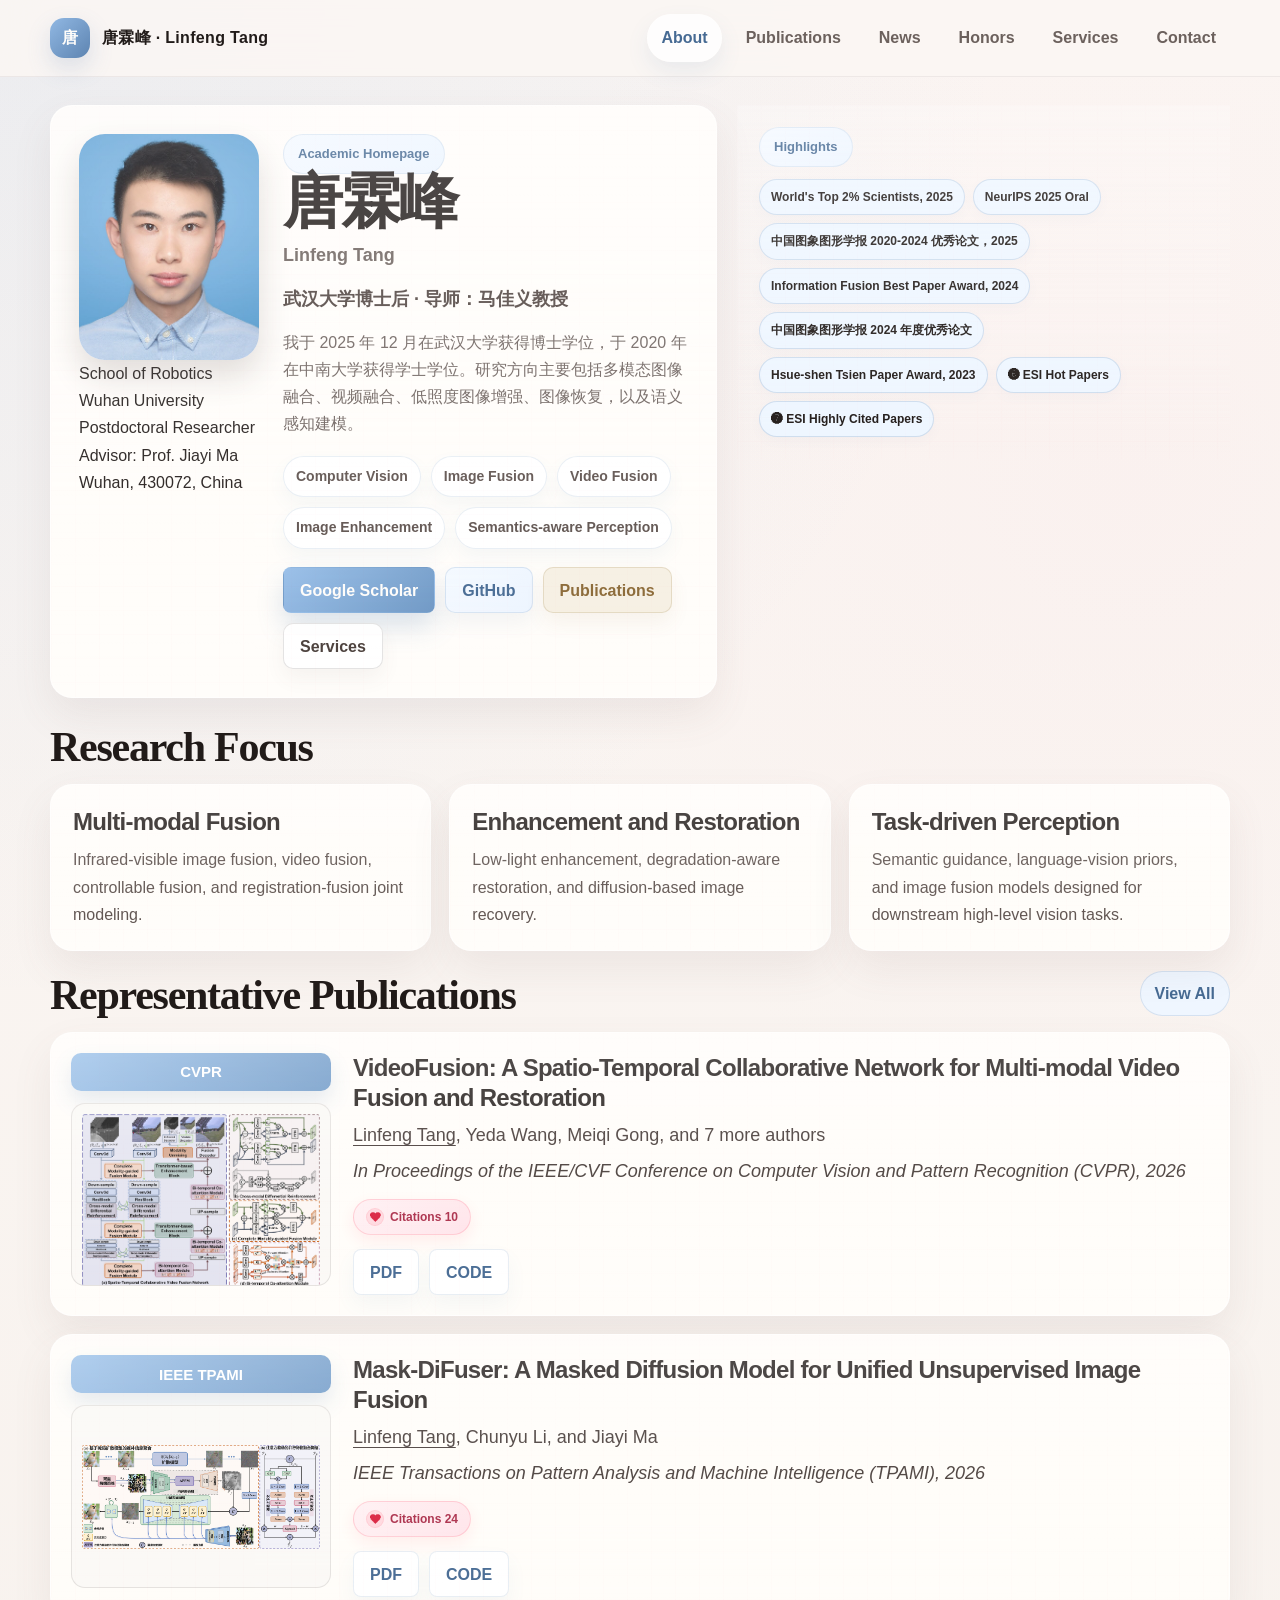
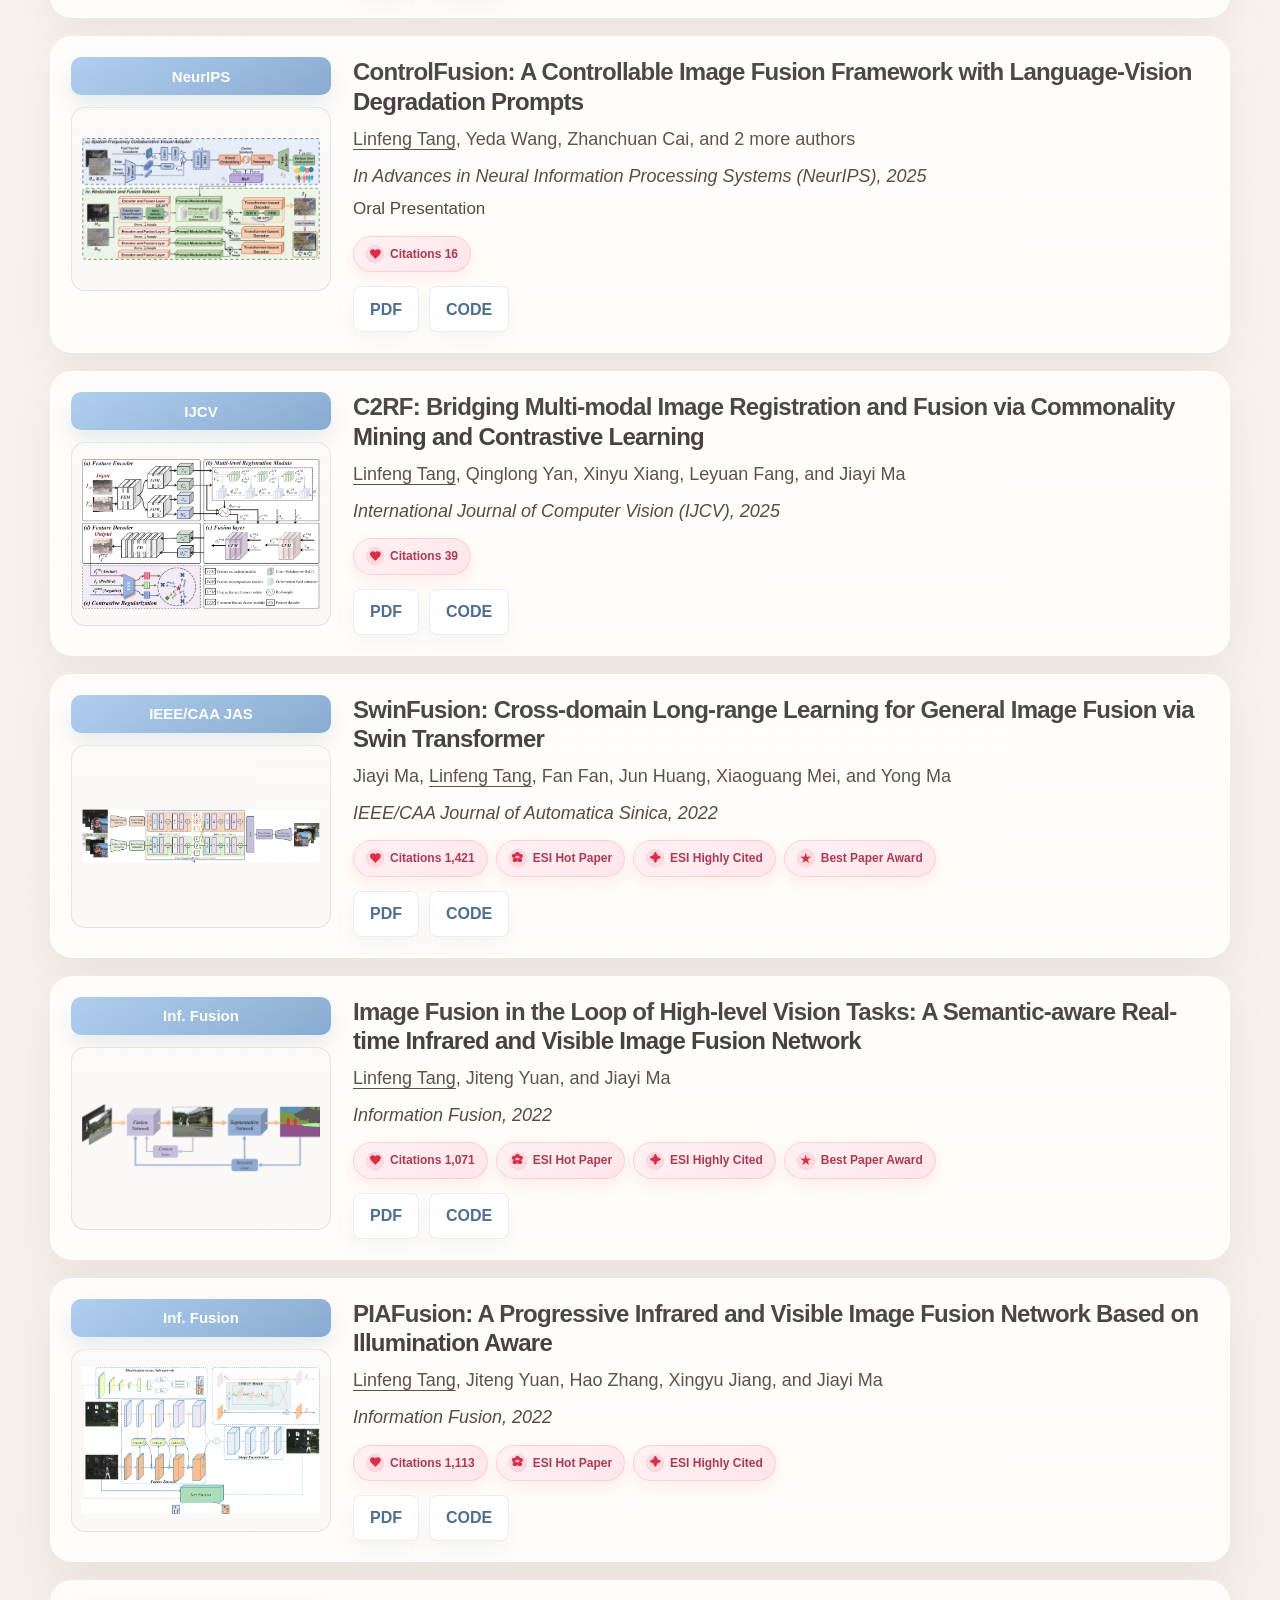
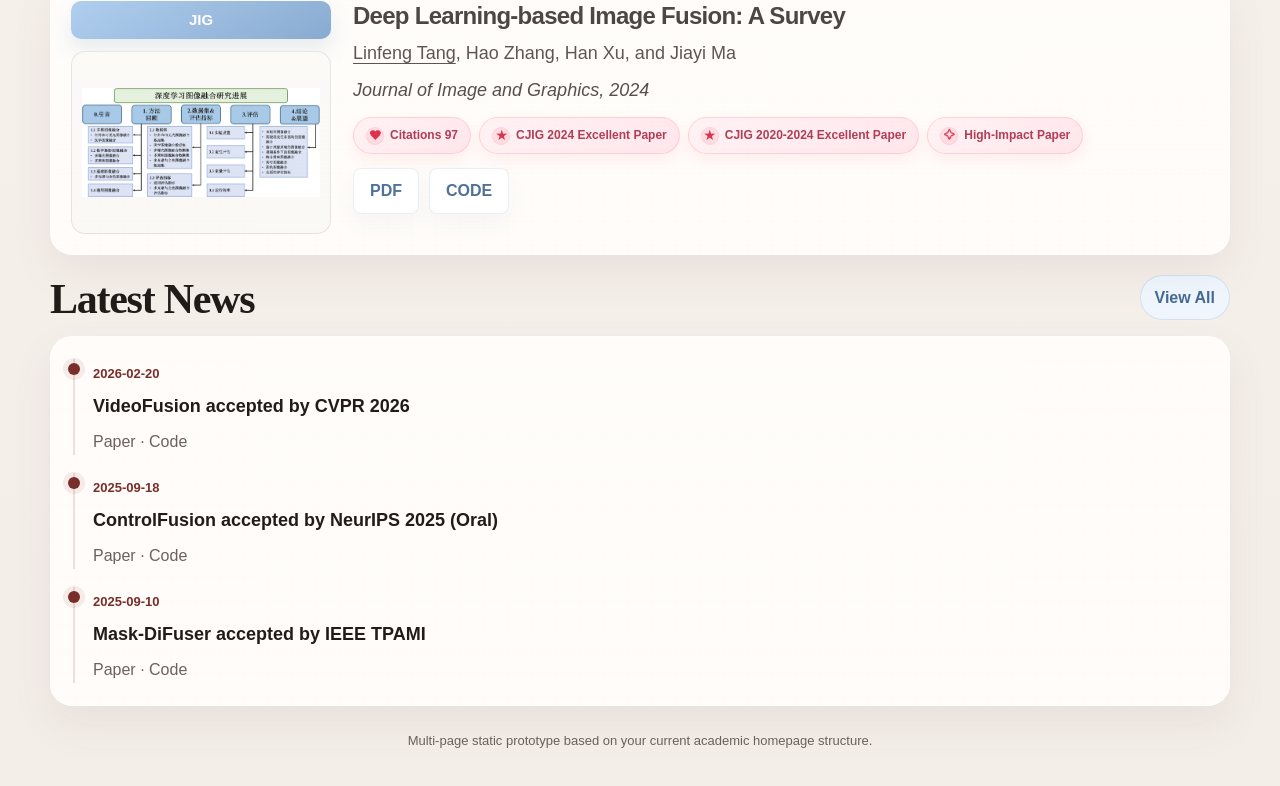
==== index.html @ 36daf9da "Add files via upload" ====
﻿<!doctype html>
<html lang="zh-CN">
<head>
  <meta charset="utf-8">
  <meta name="viewport" content="width=device-width, initial-scale=1">
  <title>唐霖峰 | Academic Homepage</title>
  <meta name="description" content="唐霖峰个人学术主页。">
  <link rel="stylesheet" href="./styles.css">
</head>
<body>
  <header class="topbar">
    <div class="wrap topbar-inner">
      <a class="brand" href="./index.html">
        <span class="brand-mark">唐</span>
        <span>唐霖峰 · Linfeng Tang</span>
      </a>
      <nav class="nav">
        <a class="current" href="./index.html">About</a>
        <a href="./publications.html">Publications</a>
        <a href="./news.html">News</a>
        <a href="./honors.html">Honors</a>
        <a href="./services.html">Services</a>
        <a href="./contact.html">Contact</a>
      </nav>
    </div>
  </header>

  <main class="wrap">
    <section class="page-hero hero-home">
      <article class="hero-main hero-card">
        <div class="portrait-column">
          <img class="portrait" src="./assets/img/prof_pic_color.png" alt="唐霖峰照片">
          <div class="portrait-affiliation">
            <a href="https://robotics.whu.edu.cn/" target="_blank" rel="noreferrer">School of Robotics</a>
            <a href="https://www.whu.edu.cn/" target="_blank" rel="noreferrer">Wuhan University</a>
            <span>Postdoctoral Researcher</span>
            <span>Advisor: Prof. Jiayi Ma</span>
            <span>Wuhan, 430072, China</span>
          </div>
        </div>
        <div>
          <span class="eyebrow">Academic Homepage</span>
          <h1>唐霖峰</h1>
          <div class="en-name">Linfeng Tang</div>
          <div class="subtitle">武汉大学博士后 · 导师：马佳义教授</div>
          <p class="summary">我于 2025 年 12 月在武汉大学获得博士学位，于 2020 年在中南大学获得学士学位。研究方向主要包括多模态图像融合、视频融合、低照度图像增强、图像恢复，以及语义感知建模。</p>
          <div class="chips">
            <span class="chip">Computer Vision</span>
            <span class="chip">Image Fusion</span>
            <span class="chip">Video Fusion</span>
            <span class="chip">Image Enhancement</span>
            <span class="chip">Semantics-aware Perception</span>
          </div>
          <div class="actions">
            <a class="btn" href="https://scholar.google.com/citations?user=PyRqpAsAAAAJ&hl=zh-CN" target="_blank" rel="noreferrer">Google Scholar</a>
            <a class="btn-blue" href="https://github.com/Linfeng-Tang" target="_blank" rel="noreferrer">GitHub</a>
            <a class="btn-gold" href="./publications.html">Publications</a>
            <a class="btn-neutral" href="./services.html">Services</a>
          </div>
        </div>
      </article>

      <div class="side-stack">
        <aside class="info-card">
          <span class="eyebrow">Highlights</span>
          <div class="compact-badges">
            <span>World's Top 2% Scientists, 2025</span>
            <span>NeurIPS 2025 Oral</span>
            <span>中国图象图形学报 2020-2024 优秀论文，2025</span>
            <span>Information Fusion Best Paper Award, 2024</span>
            <span>中国图象图形学报 2024 年度优秀论文</span>
            <span>Hsue-shen Tsien Paper Award, 2023</span>
            <span>❻ ESI Hot Papers</span>
            <span>❼ ESI Highly Cited Papers</span>
          </div>
        </aside>
      </div>
    </section>

    <section class="section">
      <div class="section-head">
        <h2>Research Focus</h2>
      </div>
      <div class="focus-grid">
        <article class="card">
          <h3>Multi-modal Fusion</h3>
          <p>Infrared-visible image fusion, video fusion, controllable fusion, and registration-fusion joint modeling.</p>
        </article>
        <article class="card">
          <h3>Enhancement and Restoration</h3>
          <p>Low-light enhancement, degradation-aware restoration, and diffusion-based image recovery.</p>
        </article>
        <article class="card">
          <h3>Task-driven Perception</h3>
          <p>Semantic guidance, language-vision priors, and image fusion models designed for downstream high-level vision tasks.</p>
        </article>
      </div>
    </section>

    <section class="section">
      <div class="section-head">
        <h2>Representative Publications</h2>
        <a class="section-link" href="./publications.html">View All</a>
      </div>
      <div class="publication-list">
        <article class="pub-item">
          <div class="pub-media">
            <div class="venue-badge">CVPR</div>
            <a class="pub-thumb" href="./publications.html#videofusion"><img src="./assets/img/publication_preview/VideoFusion.jpg" alt="VideoFusion"></a>
          </div>
          <div>
            <h3><a href="./publications.html#videofusion">VideoFusion: A Spatio-Temporal Collaborative Network for Multi-modal Video Fusion and Restoration</a></h3>
            <div class="pub-authors"><span class="me">Linfeng Tang</span>, Yeda Wang, Meiqi Gong, and 7 more authors</div>
            <div class="pub-venue">In Proceedings of the IEEE/CVF Conference on Computer Vision and Pattern Recognition (CVPR), 2026</div>
            <div class="pub-highlights"><span class="badge-citation">Citations 10</span></div>
            <div class="pub-actions">
              <a class="paper-btn" href="https://arxiv.org/abs/2503.23359" target="_blank" rel="noreferrer">PDF</a>
              <a class="paper-btn" href="https://github.com/Linfeng-Tang/VideoFusion" target="_blank" rel="noreferrer">CODE</a>
            </div>
          </div>
        </article>

        <article class="pub-item">
          <div class="pub-media">
            <div class="venue-badge">IEEE TPAMI</div>
            <a class="pub-thumb" href="./publications.html#mask-difuser"><img src="./assets/img/publication_preview/Mask-DiFuser.jpg" alt="Mask-DiFuser"></a>
          </div>
          <div>
            <h3><a href="./publications.html#mask-difuser">Mask-DiFuser: A Masked Diffusion Model for Unified Unsupervised Image Fusion</a></h3>
            <div class="pub-authors"><span class="me">Linfeng Tang</span>, Chunyu Li, and Jiayi Ma</div>
            <div class="pub-venue">IEEE Transactions on Pattern Analysis and Machine Intelligence (TPAMI), 2026</div>
            <div class="pub-highlights"><span class="badge-citation">Citations 24</span></div>
            <div class="pub-actions">
              <a class="paper-btn" href="https://ieeexplore.ieee.org/document/11162636" target="_blank" rel="noreferrer">PDF</a>
              <a class="paper-btn" href="https://github.com/Linfeng-Tang/Mask-DiFuser" target="_blank" rel="noreferrer">CODE</a>
            </div>
          </div>
        </article>

        <article class="pub-item">
          <div class="pub-media">
            <div class="venue-badge">NeurIPS</div>
            <a class="pub-thumb" href="./publications.html#controlfusion"><img src="./assets/img/publication_preview/ControlFusion.jpg" alt="ControlFusion"></a>
          </div>
          <div>
            <h3><a href="./publications.html#controlfusion">ControlFusion: A Controllable Image Fusion Framework with Language-Vision Degradation Prompts</a></h3>
            <div class="pub-authors"><span class="me">Linfeng Tang</span>, Yeda Wang, Zhanchuan Cai, and 2 more authors</div>
            <div class="pub-venue">In Advances in Neural Information Processing Systems (NeurIPS), 2025</div>
            <div class="pub-note">Oral Presentation</div>
            <div class="pub-highlights"><span class="badge-citation">Citations 16</span></div>
            <div class="pub-actions">
              <a class="paper-btn" href="https://arxiv.org/pdf/2503.23356" target="_blank" rel="noreferrer">PDF</a>
              <a class="paper-btn" href="https://github.com/Linfeng-Tang/ControlFusion" target="_blank" rel="noreferrer">CODE</a>
            </div>
          </div>
        </article>

        <article class="pub-item">
          <div class="pub-media">
            <div class="venue-badge">IJCV</div>
            <a class="pub-thumb" href="./publications.html#c2rf"><img src="./assets/img/publication_preview/C2RF.jpg" alt="C2RF"></a>
          </div>
          <div>
            <h3><a href="./publications.html#c2rf">C2RF: Bridging Multi-modal Image Registration and Fusion via Commonality Mining and Contrastive Learning</a></h3>
            <div class="pub-authors"><span class="me">Linfeng Tang</span>, Qinglong Yan, Xinyu Xiang, Leyuan Fang, and Jiayi Ma</div>
            <div class="pub-venue">International Journal of Computer Vision (IJCV), 2025</div>
            <div class="pub-highlights"><span class="badge-citation">Citations 39</span></div>
            <div class="pub-actions">
              <a class="paper-btn" href="https://link.springer.com/article/10.1007/s11263-025-02427-1" target="_blank" rel="noreferrer">PDF</a>
              <a class="paper-btn" href="https://github.com/Linfeng-Tang/C2RF" target="_blank" rel="noreferrer">CODE</a>
            </div>
          </div>
        </article>

        <article class="pub-item">
          <div class="pub-media">
            <div class="venue-badge">IEEE/CAA JAS</div>
            <a class="pub-thumb" href="./publications.html#swinfusion"><img src="./assets/img/publication_preview/SwinFusion.jpg" alt="SwinFusion"></a>
          </div>
          <div>
            <h3><a href="./publications.html#swinfusion">SwinFusion: Cross-domain Long-range Learning for General Image Fusion via Swin Transformer</a></h3>
            <div class="pub-authors">Jiayi Ma, <span class="me">Linfeng Tang</span>, Fan Fan, Jun Huang, Xiaoguang Mei, and Yong Ma</div>
            <div class="pub-venue">IEEE/CAA Journal of Automatica Sinica, 2022</div>
            <div class="pub-highlights">
              <span class="badge-citation">Citations 1,421</span>
              <span class="badge-hot">ESI Hot Paper</span>
              <span class="badge-cited">ESI Highly Cited</span>
              <span class="badge-award">Best Paper Award</span>
            </div>
            <div class="pub-actions">
              <a class="paper-btn" href="https://ieeexplore.ieee.org/document/9812535" target="_blank" rel="noreferrer">PDF</a>
              <a class="paper-btn" href="https://github.com/Linfeng-Tang/SwinFusion" target="_blank" rel="noreferrer">CODE</a>
            </div>
          </div>
        </article>

        <article class="pub-item">
          <div class="pub-media">
            <div class="venue-badge">Inf. Fusion</div>
            <a class="pub-thumb" href="./publications.html#seafusion"><img src="./assets/img/publication_preview/SeAFusion.jpg" alt="SeAFusion"></a>
          </div>
          <div>
            <h3><a href="./publications.html#seafusion">Image Fusion in the Loop of High-level Vision Tasks: A Semantic-aware Real-time Infrared and Visible Image Fusion Network</a></h3>
            <div class="pub-authors"><span class="me">Linfeng Tang</span>, Jiteng Yuan, and Jiayi Ma</div>
            <div class="pub-venue">Information Fusion, 2022</div>
            <div class="pub-highlights">
              <span class="badge-citation">Citations 1,071</span>
              <span class="badge-hot">ESI Hot Paper</span>
              <span class="badge-cited">ESI Highly Cited</span>
              <span class="badge-award">Best Paper Award</span>
            </div>
            <div class="pub-actions">
              <a class="paper-btn" href="https://www.sciencedirect.com/science/article/pii/S1566253521002542" target="_blank" rel="noreferrer">PDF</a>
              <a class="paper-btn" href="https://github.com/Linfeng-Tang/SeAFusion" target="_blank" rel="noreferrer">CODE</a>
            </div>
          </div>
        </article>

        <article class="pub-item">
          <div class="pub-media">
            <div class="venue-badge">Inf. Fusion</div>
            <a class="pub-thumb" href="./publications.html#piafusion"><img src="./assets/img/publication_preview/PIAFusion.jpg" alt="PIAFusion"></a>
          </div>
          <div>
            <h3><a href="./publications.html#piafusion">PIAFusion: A Progressive Infrared and Visible Image Fusion Network Based on Illumination Aware</a></h3>
            <div class="pub-authors"><span class="me">Linfeng Tang</span>, Jiteng Yuan, Hao Zhang, Xingyu Jiang, and Jiayi Ma</div>
            <div class="pub-venue">Information Fusion, 2022</div>
            <div class="pub-highlights">
              <span class="badge-citation">Citations 1,113</span>
              <span class="badge-hot">ESI Hot Paper</span>
              <span class="badge-cited">ESI Highly Cited</span>
            </div>
            <div class="pub-actions">
              <a class="paper-btn" href="https://www.sciencedirect.com/science/article/pii/S156625352200032X" target="_blank" rel="noreferrer">PDF</a>
              <a class="paper-btn" href="https://github.com/Linfeng-Tang/PIAFusion" target="_blank" rel="noreferrer">CODE</a>
            </div>
          </div>
        </article>

        <article class="pub-item">
          <div class="pub-media">
            <div class="venue-badge">JIG</div>
            <a class="pub-thumb" href="./publications.html#survey"><img src="./assets/img/publication_preview/Survey.jpg" alt="Survey"></a>
          </div>
          <div>
            <h3><a href="./publications.html#survey">Deep Learning-based Image Fusion: A Survey</a></h3>
            <div class="pub-authors"><span class="me">Linfeng Tang</span>, Hao Zhang, Han Xu, and Jiayi Ma</div>
            <div class="pub-venue">Journal of Image and Graphics, 2024</div>
            <div class="pub-highlights">
              <span class="badge-citation">Citations 97</span>
              <span class="badge-award">CJIG 2024 Excellent Paper</span>
              <span class="badge-award">CJIG 2020-2024 Excellent Paper</span>
              <span class="badge-note">High-Impact Paper</span>
            </div>
            <div class="pub-actions">
              <a class="paper-btn" href="https://txtx.publish.founderss.cn/zh/article/doi/10.11834/jig.220422" target="_blank" rel="noreferrer">PDF</a>
              <a class="paper-btn" href="https://github.com/Linfeng-Tang/Image-Fusion" target="_blank" rel="noreferrer">CODE</a>
            </div>
          </div>
        </article>
      </div>
    </section>

    <section class="section">
      <div class="section-head">
        <h2>Latest News</h2>
        <a class="section-link" href="./news.html">View All</a>
      </div>
      <div class="timeline-card">
        <div class="timeline-list">
          <div class="timeline-item">
            <span>2026-02-20</span>
            <strong>VideoFusion accepted by CVPR 2026</strong>
            <p><a href="https://arxiv.org/abs/2503.23359" target="_blank" rel="noreferrer">Paper</a> · <a href="https://github.com/Linfeng-Tang/VideoFusion" target="_blank" rel="noreferrer">Code</a></p>
          </div>
          <div class="timeline-item">
            <span>2025-09-18</span>
            <strong>ControlFusion accepted by NeurIPS 2025 (Oral)</strong>
            <p><a href="https://arxiv.org/pdf/2503.23356" target="_blank" rel="noreferrer">Paper</a> · <a href="https://github.com/Linfeng-Tang/ControlFusion" target="_blank" rel="noreferrer">Code</a></p>
          </div>
          <div class="timeline-item">
            <span>2025-09-10</span>
            <strong>Mask-DiFuser accepted by IEEE TPAMI</strong>
            <p><a href="https://ieeexplore.ieee.org/document/11162636" target="_blank" rel="noreferrer">Paper</a> · <a href="https://github.com/Linfeng-Tang/Mask-DiFuser" target="_blank" rel="noreferrer">Code</a></p>
          </div>
        </div>
      </div>
    </section>

    <div class="footer">Multi-page static prototype based on your current academic homepage structure.</div>
  </main>
</body>
</html>
---- styles.css ----
:root {
  --bg: #f5f2ee;
  --paper: #fffdfa;
  --card: rgba(255, 253, 250, 0.94);
  --ink: #211b19;
  --muted: #6c615d;
  --line: rgba(33, 27, 25, 0.1);
  --accent: #7a2e2a;
  --accent-2: #1677d8;
  --accent-soft: #efe1dd;
  --rednote: #ff2442;
  --rednote-deep: #d91c3a;
  --rednote-soft: #ffe7ec;
  --rednote-line: rgba(255, 36, 66, 0.16);
  --blue-soft: #eef6ff;
  --blue-line: rgba(90, 132, 182, 0.18);
  --blue-deep: #5d84b1;
  --blue-deeper: #466a93;
  --gold-soft: #f6f0e3;
  --gold-line: rgba(146, 109, 47, 0.18);
  --gold-deep: #8a6835;
  --ink-soft: #f4f0eb;
  --shadow: 0 18px 40px rgba(107, 92, 86, 0.09);
  --radius: 22px;
  --max: 1180px;
}

* { box-sizing: border-box; }
html { scroll-behavior: smooth; }
body {
  margin: 0;
  color: var(--ink);
  font: 16px/1.7 "Segoe UI", "PingFang SC", "Microsoft YaHei", sans-serif;
  background:
    radial-gradient(circle at top left, rgba(126, 167, 214, 0.12), transparent 24%),
    radial-gradient(circle at 88% 12%, rgba(255, 194, 207, 0.08), transparent 18%),
    linear-gradient(180deg, #fbf6f3 0%, #f4eee8 100%);
}

a {
  color: inherit;
  text-decoration: none;
  transition: color 160ms ease, background-color 160ms ease, border-color 160ms ease, box-shadow 160ms ease, transform 160ms ease;
}
img { display: block; max-width: 100%; }

.wrap { width: min(var(--max), calc(100% - 32px)); margin: 0 auto; }

.topbar {
  position: sticky;
  top: 0;
  z-index: 20;
  backdrop-filter: blur(18px);
  background: rgba(251, 246, 243, 0.88);
  border-bottom: 1px solid rgba(33, 27, 25, 0.06);
}

.topbar-inner {
  min-height: 76px;
  display: flex;
  justify-content: space-between;
  align-items: center;
  gap: 16px;
}

.brand {
  display: flex;
  align-items: center;
  gap: 12px;
  font-weight: 800;
  letter-spacing: 0.02em;
}

.brand-mark {
  width: 40px;
  height: 40px;
  border-radius: 14px;
  display: grid;
  place-items: center;
  color: #fffdfa;
  background: linear-gradient(135deg, #91b8e3, var(--blue-deep));
  box-shadow: 0 10px 24px rgba(93, 132, 177, 0.2);
}

.nav {
  display: flex;
  flex-wrap: wrap;
  gap: 10px;
}

.nav a {
  padding: 10px 14px;
  border-radius: 999px;
  color: var(--muted);
  font-weight: 700;
}

.nav a:hover,
.nav a.current {
  color: var(--blue-deeper);
  background: rgba(255, 255, 255, 0.86);
  box-shadow: 0 10px 22px rgba(93, 132, 177, 0.1);
}

.page-hero {
  padding: 28px 0 14px;
}

.hero-card,
.card,
.pub-item,
.list-card,
.contact-card,
.timeline-card {
  background: var(--card);
  border: 1px solid rgba(255, 255, 255, 0.72);
  box-shadow: var(--shadow);
  border-radius: var(--radius);
}

.hero-card,
.card,
.list-card,
.contact-card,
.timeline-card,
.pub-item,
.info-card {
  position: relative;
  overflow: hidden;
}

.hero-card::before,
.card::before,
.list-card::before,
.contact-card::before,
.timeline-card::before,
.pub-item::before,
.info-card::before {
  content: "";
  position: absolute;
  inset: 0;
  pointer-events: none;
  background:
    linear-gradient(rgba(255, 255, 255, 0.5), rgba(255, 255, 255, 0)),
    linear-gradient(90deg, rgba(255, 36, 66, 0.02) 1px, transparent 1px),
    linear-gradient(rgba(255, 36, 66, 0.02) 1px, transparent 1px);
  background-size: auto, 24px 24px, 24px 24px;
  opacity: 0.45;
 }

.hero-card {
  padding: 28px;
}

h1,
h2,
h3 {
  margin: 0;
  letter-spacing: -0.03em;
}

h1 {
  font: 700 clamp(38px, 6vw, 60px)/0.96 "Georgia", "Times New Roman", "Songti SC", serif;
}

h2 {
  font: 700 clamp(28px, 4vw, 42px)/1 "Georgia", "Times New Roman", "Songti SC", serif;
}

h3 {
  font-size: 24px;
  line-height: 1.22;
}

.hero-card p,
.section-head p,
.muted {
  color: var(--muted);
}

.section {
  padding: 14px 0 6px;
}

.section-head {
  display: flex;
  justify-content: space-between;
  align-items: end;
  gap: 16px;
  margin-bottom: 16px;
}

.section-link {
  color: var(--blue-deeper);
  font-weight: 800;
  padding: 8px 14px;
  border-radius: 999px;
  background: rgba(239, 246, 255, 0.95);
  border: 1px solid rgba(93, 132, 177, 0.18);
}

.section-link:hover {
  color: #fffdfa;
  background: linear-gradient(135deg, #8fb6e0, var(--blue-deep));
  border-color: transparent;
  box-shadow: 0 10px 22px rgba(93, 132, 177, 0.18);
}

.eyebrow {
  display: inline-flex;
  padding: 8px 14px;
  border-radius: 999px;
  background: linear-gradient(135deg, #f4f9ff, #edf5ff);
  color: var(--blue-deeper);
  font-size: 13px;
  font-weight: 800;
  border: 1px solid rgba(93, 132, 177, 0.14);
}

.hero-home {
  display: grid;
  grid-template-columns: 1.15fr 0.85fr;
  gap: 20px;
  align-items: start;
}

.hero-main {
  padding: 28px;
  display: grid;
  grid-template-columns: 180px 1fr;
  gap: 24px;
}

.portrait {
  width: 180px;
  height: 226px;
  border-radius: 26px;
  object-fit: cover;
  box-shadow: 0 16px 32px rgba(45, 30, 26, 0.16);
}

.en-name {
  margin-top: 8px;
  font-size: 18px;
  color: var(--muted);
  font-weight: 600;
}

.subtitle {
  margin-top: 14px;
  font-size: 18px;
  color: #4d413d;
  font-weight: 600;
}

.summary {
  margin: 14px 0 0;
  color: #564945;
}

.chips,
.actions,
.stats {
  display: flex;
  flex-wrap: wrap;
  gap: 10px;
}

.chips { margin-top: 18px; }
.actions { margin-top: 18px; }
.stats { margin-top: 22px; }

.chip {
  padding: 8px 12px;
  border-radius: 999px;
  background: rgba(255, 255, 255, 0.96);
  border: 1px solid rgba(93, 132, 177, 0.14);
  color: #5c504c;
  font-size: 14px;
  font-weight: 700;
  box-shadow: 0 8px 18px rgba(93, 132, 177, 0.06);
}

.btn,
.btn-ghost,
.paper-btn {
  min-height: 46px;
  padding: 0 16px;
  border-radius: 8px;
  display: inline-flex;
  align-items: center;
  justify-content: center;
  font-weight: 800;
}

.btn {
  color: #fffdfa;
  background: linear-gradient(135deg, #97bee8, #6d97c4);
  border: 1px solid transparent;
  box-shadow: 0 14px 26px rgba(93, 132, 177, 0.22);
}

.btn-ghost,
.paper-btn {
  color: var(--blue-deeper);
  background: rgba(255, 255, 255, 0.94);
  border: 1.5px solid rgba(93, 132, 177, 0.14);
  box-shadow: 0 10px 20px rgba(93, 132, 177, 0.06);
}

.btn-blue {
  min-height: 46px;
  padding: 0 16px;
  border-radius: 10px;
  display: inline-flex;
  align-items: center;
  justify-content: center;
  font-weight: 800;
  color: var(--blue-deeper);
  background: linear-gradient(135deg, #f4f9ff, #edf5ff);
  border: 1.5px solid var(--blue-line);
  box-shadow: 0 10px 20px rgba(85, 119, 155, 0.07);
}

.btn-gold {
  min-height: 46px;
  padding: 0 16px;
  border-radius: 10px;
  display: inline-flex;
  align-items: center;
  justify-content: center;
  font-weight: 800;
  color: var(--gold-deep);
  background: var(--gold-soft);
  border: 1.5px solid var(--gold-line);
  box-shadow: 0 10px 20px rgba(138, 104, 53, 0.07);
}

.btn-neutral {
  min-height: 46px;
  padding: 0 16px;
  border-radius: 10px;
  display: inline-flex;
  align-items: center;
  justify-content: center;
  font-weight: 800;
  color: #4b403c;
  background: rgba(255, 255, 255, 0.9);
  border: 1.5px solid rgba(33, 27, 25, 0.12);
  box-shadow: 0 10px 20px rgba(107, 92, 86, 0.06);
}

.btn:hover,
.btn-ghost:hover,
.paper-btn:hover {
  transform: translateY(-2px);
}

.btn-ghost:hover,
.paper-btn:hover {
  color: var(--blue-deeper);
  border-color: rgba(93, 132, 177, 0.22);
  background: linear-gradient(135deg, #f4f9ff, #edf5ff);
  box-shadow: 0 12px 24px rgba(93, 132, 177, 0.12);
}

.btn-blue:hover {
  color: #fffdfa;
  background: linear-gradient(135deg, #92bae5, var(--blue-deep));
  border-color: transparent;
  box-shadow: 0 12px 24px rgba(85, 119, 155, 0.16);
}

.btn-gold:hover {
  color: #fffdfa;
  background: linear-gradient(135deg, #b58d56, var(--gold-deep));
  border-color: transparent;
  box-shadow: 0 12px 24px rgba(138, 104, 53, 0.16);
}

.btn-neutral:hover {
  color: var(--ink);
  background: var(--ink-soft);
  border-color: rgba(33, 27, 25, 0.18);
  box-shadow: 0 12px 24px rgba(107, 92, 86, 0.08);
}

.side-stack {
  display: grid;
  gap: 18px;
}

.info-card {
  padding: 22px;
}

.info-card p {
  margin: 10px 0 0;
  color: #564945;
}

.info-card .compact-list {
  margin: 12px 0 0;
  padding-left: 18px;
  color: #564945;
}

.info-card .compact-list li {
  margin: 6px 0;
}

.stats .stat {
  min-width: 145px;
  padding: 16px;
  border-radius: 18px;
  background: linear-gradient(180deg, rgba(255,255,255,0.98), rgba(244,236,232,0.88));
  border: 1px solid rgba(33, 27, 25, 0.06);
}

.stats strong {
  display: block;
  color: var(--accent);
  font-size: 28px;
  line-height: 1;
  margin-bottom: 6px;
}

.stats span {
  color: var(--muted);
  font-size: 13px;
  font-weight: 700;
}

.focus-grid,
.honor-grid,
.services-grid {
  display: grid;
  grid-template-columns: repeat(3, 1fr);
  gap: 18px;
}

.card,
.list-card,
.timeline-card,
.contact-card {
  padding: 22px;
}

.card p,
.list-card p {
  margin: 10px 0 0;
  color: #5c504c;
}

.publication-list {
  display: grid;
  gap: 18px;
}

.pub-item {
  display: grid;
  grid-template-columns: 260px 1fr;
  gap: 22px;
  padding: 20px;
  scroll-margin-top: 96px;
}

.pub-media {
  display: grid;
  gap: 12px;
  align-content: start;
}

.venue-badge {
  display: inline-flex;
  align-items: center;
  justify-content: center;
  min-height: 38px;
  padding: 0 14px;
  border-radius: 10px;
  background: linear-gradient(135deg, #9cc2ea, #6e99c7);
  color: #fff;
  font-weight: 800;
  font-size: 15px;
  box-shadow: 0 10px 20px rgba(93, 132, 177, 0.18);
}

.pub-thumb {
  aspect-ratio: 1.42 / 1;
  border-radius: 14px;
  border: 1px solid var(--line);
  background: #fbf9f6;
  padding: 10px;
  display: grid;
  place-items: center;
  overflow: hidden;
}

.pub-thumb img {
  width: 100%;
  height: 100%;
  object-fit: contain;
  object-position: center;
}

.pub-authors {
  margin-top: 8px;
  font-size: 18px;
  color: #403532;
}

.pub-authors .me {
  text-decoration: underline;
  text-underline-offset: 4px;
}

.pub-venue {
  margin-top: 6px;
  font-size: 18px;
  font-style: italic;
  color: #3f3430;
}

.pub-note {
  margin-top: 4px;
  font-size: 17px;
  color: #3f3430;
}

.pub-actions {
  display: flex;
  flex-wrap: wrap;
  gap: 10px;
  margin-top: 14px;
}

.pub-highlights {
  display: flex;
  flex-wrap: wrap;
  gap: 8px;
  margin-top: 12px;
}

.pub-highlights span {
  display: inline-flex;
  align-items: center;
  gap: 6px;
  padding: 7px 12px;
  border-radius: 999px;
  background: linear-gradient(135deg, #fff1f3, #ffe4ea);
  color: #a92845;
  font-size: 12px;
  font-weight: 800;
  border: 1px solid rgba(255, 36, 66, 0.16);
  box-shadow: 0 6px 16px rgba(255, 36, 66, 0.08);
}

.pub-highlights .badge-citation::before,
.pub-highlights .badge-hot::before,
.pub-highlights .badge-cited::before,
.pub-highlights .badge-award::before,
.pub-highlights .badge-note::before {
  display: inline-flex;
  align-items: center;
  justify-content: center;
  width: 18px;
  height: 18px;
  border-radius: 999px;
  background: rgba(255, 36, 66, 0.1);
  color: #d91c3a;
  font-size: 11px;
  line-height: 1;
  box-shadow: inset 0 0 0 1px rgba(255, 36, 66, 0.08);
}

.pub-highlights .badge-citation::before {
  content: "❤";
}

.pub-highlights .badge-hot::before {
  content: "✿";
}

.pub-highlights .badge-cited::before {
  content: "✦";
}

.pub-highlights .badge-award::before {
  content: "★";
}

.pub-highlights .badge-note::before {
  content: "✧";
}

.timeline-list {
  display: grid;
  gap: 18px;
}

.timeline-item {
  position: relative;
  padding-left: 18px;
  border-left: 2px solid rgba(122, 46, 42, 0.14);
}

.timeline-item::before {
  content: "";
  position: absolute;
  left: -7px;
  top: 4px;
  width: 12px;
  height: 12px;
  border-radius: 50%;
  background: var(--accent);
  box-shadow: 0 0 0 5px rgba(122, 46, 42, 0.08);
}

.timeline-item span {
  display: inline-block;
  margin-bottom: 6px;
  color: var(--accent);
  font-size: 13px;
  font-weight: 800;
}

.timeline-item strong {
  display: block;
  margin-bottom: 6px;
  font-size: 18px;
}

.timeline-item p,
.contact-card p {
  margin: 0;
  color: var(--muted);
}

.plain-list {
  margin: 12px 0 0;
  padding-left: 20px;
  color: #564945;
}

.plain-list li {
  margin: 6px 0;
}

.contact-grid {
  display: grid;
  grid-template-columns: 1fr 140px;
  gap: 16px;
  align-items: start;
  margin-top: 16px;
}

.contact-links {
  display: grid;
  gap: 10px;
}

.contact-links a {
  padding: 14px 16px;
  border-radius: 16px;
  background: rgba(255,255,255,0.92);
  border: 1px solid rgba(93, 132, 177, 0.14);
  font-weight: 700;
  box-shadow: 0 6px 16px rgba(93, 132, 177, 0.05);
}

.contact-links a:hover {
  color: var(--blue-deeper);
  background: linear-gradient(135deg, #f4f9ff, #edf5ff);
  border-color: rgba(93, 132, 177, 0.24);
  transform: translateY(-1px);
}

.contact-hero {
  display: grid;
  gap: 10px;
}

.contact-badges {
  margin-top: 4px;
}

.contact-card-refined {
  padding: 28px;
}

.contact-links-refined {
  gap: 14px;
}

.contact-link-card {
  display: grid;
  grid-template-columns: 48px 1fr 20px;
  align-items: center;
  gap: 14px;
  min-height: 90px;
  padding: 18px 18px;
  border-radius: 22px;
  background:
    linear-gradient(135deg, rgba(255,255,255,0.98), rgba(255,252,249,0.9));
  border: 1px solid rgba(93, 132, 177, 0.12);
  box-shadow: 0 12px 24px rgba(93, 132, 177, 0.06);
  position: relative;
}

.contact-link-card:hover {
  transform: translateY(-2px);
  box-shadow: 0 18px 34px rgba(93, 132, 177, 0.1);
}

.contact-link-card::after {
  content: "";
  position: absolute;
  inset: 0 auto 0 0;
  width: 5px;
  border-radius: 22px 0 0 22px;
  background: linear-gradient(180deg, rgba(255,255,255,0), rgba(255,255,255,0));
  transition: background 160ms ease;
}

.contact-link-card:hover::after,
.contact-link-card.is-active::after {
  background: linear-gradient(180deg, #9cc2ea, var(--blue-deep));
}

.contact-icon {
  width: 48px;
  height: 48px;
  border-radius: 16px;
  display: grid;
  place-items: center;
  background: rgba(255, 255, 255, 0.96);
  box-shadow: 0 12px 22px rgba(93, 132, 177, 0.14);
  overflow: hidden;
}

.contact-icon img {
  width: 26px;
  height: 26px;
  object-fit: contain;
  display: block;
}

.contact-copy {
  display: grid;
  gap: 3px;
}

.contact-copy strong {
  color: var(--ink);
  font-size: 16px;
  line-height: 1.2;
}

.contact-copy em {
  color: var(--muted);
  font-style: normal;
  font-size: 15px;
}

.contact-arrow {
  justify-self: end;
  font-size: 18px;
  font-weight: 800;
  color: rgba(255, 36, 66, 0.5);
}

.accent-red .contact-icon {
  background: rgba(255, 255, 255, 0.96);
}

.accent-blue .contact-icon {
  background: rgba(255, 255, 255, 0.96);
}

.accent-dark .contact-icon {
  background: rgba(255, 255, 255, 0.96);
}

.accent-pink .contact-icon {
  background: rgba(255, 255, 255, 0.96);
}

.accent-gold .contact-icon {
  background: rgba(255, 255, 255, 0.96);
}

.accent-neutral .contact-icon {
  background: rgba(255, 255, 255, 0.96);
}

.accent-red.is-active,
.accent-red:hover {
  background: linear-gradient(135deg, rgba(255, 244, 246, 0.98), rgba(255, 236, 241, 0.94));
  border-color: rgba(255, 36, 66, 0.16);
}

.accent-blue:hover,
.accent-dark:hover,
.accent-pink:hover,
.accent-gold:hover,
.accent-neutral:hover {
  border-color: rgba(255, 36, 66, 0.12);
}

.qr-panel {
  display: grid;
  justify-items: center;
  gap: 12px;
  padding: 14px 12px;
  border-radius: 22px;
  background: linear-gradient(180deg, rgba(255,255,255,0.95), rgba(252, 248, 244, 0.86));
  border: 1px solid rgba(93, 132, 177, 0.1);
}

.info-card p a {
  color: var(--blue-deeper);
  text-decoration: underline;
  text-decoration-thickness: 1px;
  text-underline-offset: 3px;
}

.pub-item h3 a:hover,
.timeline-item a:hover,
.info-card a:hover,
.hero-card a:hover,
.card a:hover,
.list-card a:hover {
  color: var(--blue-deeper);
}

.mini-actions {
  display: flex;
  flex-wrap: wrap;
  gap: 10px;
  margin-top: 14px;
}

.mini-btn {
  min-height: 34px;
  padding: 0 12px;
  border-radius: 999px;
  display: inline-flex;
  align-items: center;
  justify-content: center;
  font-size: 13px;
  font-weight: 800;
  border: 1px solid transparent;
  box-shadow: 0 6px 14px rgba(33, 27, 25, 0.06);
}

.mini-btn.paper {
  color: var(--rednote-deep);
  background: var(--rednote-soft);
  border-color: var(--rednote-line);
}

.mini-btn.code {
  color: var(--blue-deep);
  background: var(--blue-soft);
  border-color: var(--blue-line);
}

.mini-btn.data {
  color: var(--gold-deep);
  background: var(--gold-soft);
  border-color: var(--gold-line);
}

.mini-btn.note {
  color: #5d4b42;
  background: rgba(255, 255, 255, 0.94);
  border-color: rgba(33, 27, 25, 0.12);
}

.mini-btn:hover {
  transform: translateY(-1px);
}

.mini-btn.paper:hover {
  color: #fffdfa;
  background: linear-gradient(135deg, var(--rednote), var(--rednote-deep));
  border-color: transparent;
}

.mini-btn.code:hover {
  color: #fffdfa;
  background: linear-gradient(135deg, #3d8ef5, var(--blue-deep));
  border-color: transparent;
}

.mini-btn.data:hover {
  color: #fffdfa;
  background: linear-gradient(135deg, #d89d2f, var(--gold-deep));
  border-color: transparent;
}

.mini-btn.note:hover {
  color: var(--ink);
  background: var(--ink-soft);
}

.qr {
  width: 100%;
  border-radius: 18px;
  padding: 10px;
  background: rgba(255,255,255,0.96);
  border: 1px solid rgba(93, 132, 177, 0.12);
  box-shadow: 0 12px 24px rgba(93, 132, 177, 0.08);
}

.qr-note {
  margin: 0;
  text-align: center;
  color: var(--muted);
  font-size: 13px;
  line-height: 1.7;
}

.footer {
  padding: 18px 0 34px;
  text-align: center;
  color: var(--muted);
  font-size: 13px;
}

.filter-bar {
  display: flex;
  flex-wrap: wrap;
  gap: 10px;
  margin: 0 0 16px;
}

.filter-btn {
  min-height: 38px;
  padding: 0 14px;
  border-radius: 999px;
  border: 1px solid rgba(93, 132, 177, 0.14);
  background: rgba(255, 255, 255, 0.88);
  color: #5e4c46;
  font-weight: 800;
  cursor: pointer;
  box-shadow: 0 6px 16px rgba(93, 132, 177, 0.05);
}

.filter-btn:hover {
  transform: translateY(-1px);
  color: var(--blue-deeper);
  background: var(--blue-soft);
  border-color: rgba(93, 132, 177, 0.24);
}

.filter-btn.active {
  color: #fffdfa;
  background: linear-gradient(135deg, #89b0dc, var(--blue-deep));
  border-color: transparent;
  box-shadow: 0 10px 22px rgba(93, 132, 177, 0.16);
}

.compact-badges {
  display: flex;
  flex-wrap: wrap;
  gap: 8px;
  margin-top: 12px;
}

.compact-badges span {
  padding: 7px 11px;
  border-radius: 999px;
  background: var(--blue-soft);
  color: var(--ink);
  border: 1px solid rgba(93, 132, 177, 0.22);
  font-size: 12px;
  font-weight: 800;
  box-shadow: 0 4px 12px rgba(93, 132, 177, 0.04);
}

.services-hero {
  display: grid;
  gap: 10px;
}

.services-badges {
  margin-top: 4px;
}

.refined-services-grid {
  align-items: start;
}

.service-card {
  display: grid;
  gap: 16px;
}

.service-card-wide {
  grid-column: span 2;
}

.service-head {
  display: flex;
  flex-wrap: wrap;
  align-items: center;
  gap: 12px;
}

.service-mark {
  display: inline-flex;
  align-items: center;
  min-height: 32px;
  padding: 0 12px;
  border-radius: 999px;
  background: linear-gradient(135deg, rgba(126, 167, 214, 0.16), rgba(93, 132, 177, 0.1));
  border: 1px solid rgba(93, 132, 177, 0.22);
  color: var(--blue-deeper);
  font-size: 12px;
  font-weight: 800;
  letter-spacing: 0.02em;
}

.service-note {
  max-width: 760px;
  margin: 0;
}

.service-columns {
  display: grid;
  grid-template-columns: repeat(3, minmax(0, 1fr));
  gap: 18px;
}

.service-list {
  margin: 0;
  padding: 16px 18px;
  border-radius: 18px;
  background: rgba(255, 255, 255, 0.68);
  border: 1px solid rgba(93, 132, 177, 0.12);
}

.service-list li {
  margin: 0;
  padding: 10px 0;
  list-style: none;
  border-bottom: 1px dashed rgba(93, 132, 177, 0.18);
}

.service-list li::before {
  content: "";
  display: inline-block;
  width: 8px;
  height: 8px;
  margin-right: 10px;
  border-radius: 999px;
  background: linear-gradient(135deg, #7ea7d6, var(--blue-deep));
  vertical-align: middle;
  box-shadow: 0 0 0 4px rgba(126, 167, 214, 0.14);
}

.service-list li:last-child {
  border-bottom: 0;
}

.service-chip-list {
  gap: 10px;
}

.service-chip-list span {
  padding: 9px 14px;
  background: rgba(255, 255, 255, 0.82);
}

.pub-item.hidden {
  display: none;
}

@media (max-width: 1100px) {
  .hero-home,
  .focus-grid,
  .honor-grid,
  .services-grid,
  .contact-grid,
  .pub-item {
    grid-template-columns: 1fr;
  }

  .service-card-wide {
    grid-column: auto;
  }

  .service-columns {
    grid-template-columns: 1fr;
  }

  .contact-link-card {
    grid-template-columns: 44px 1fr 18px;
  }
}

@media (max-width: 760px) {
  .topbar-inner {
    padding: 12px 0;
    flex-direction: column;
    align-items: start;
  }

  .hero-main {
    grid-template-columns: 1fr;
  }

  .portrait {
    width: 132px;
    height: 168px;
  }

  .stats {
    display: grid;
    grid-template-columns: 1fr 1fr;
  }

  .hero-card,
  .hero-main,
  .card,
  .list-card,
  .timeline-card,
  .contact-card,
  .pub-item,
  .info-card {
    padding: 18px;
  }
}
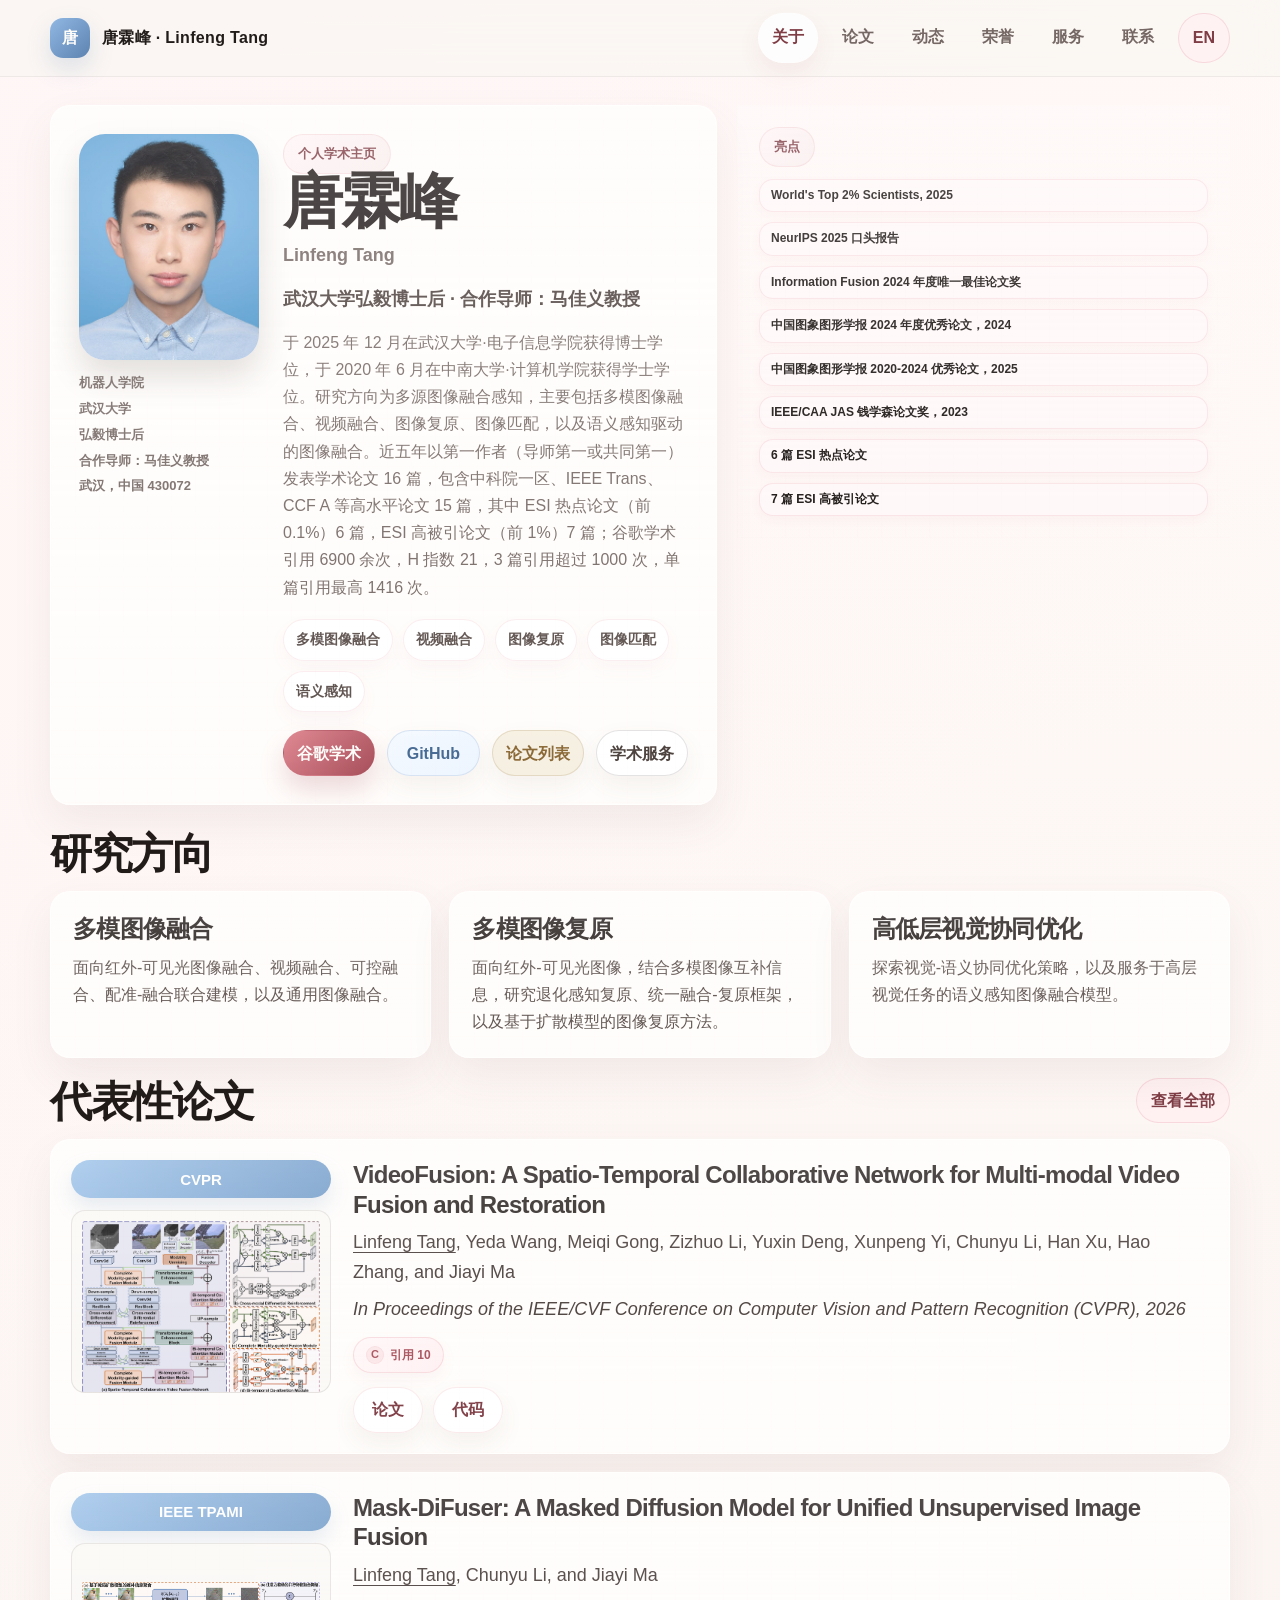
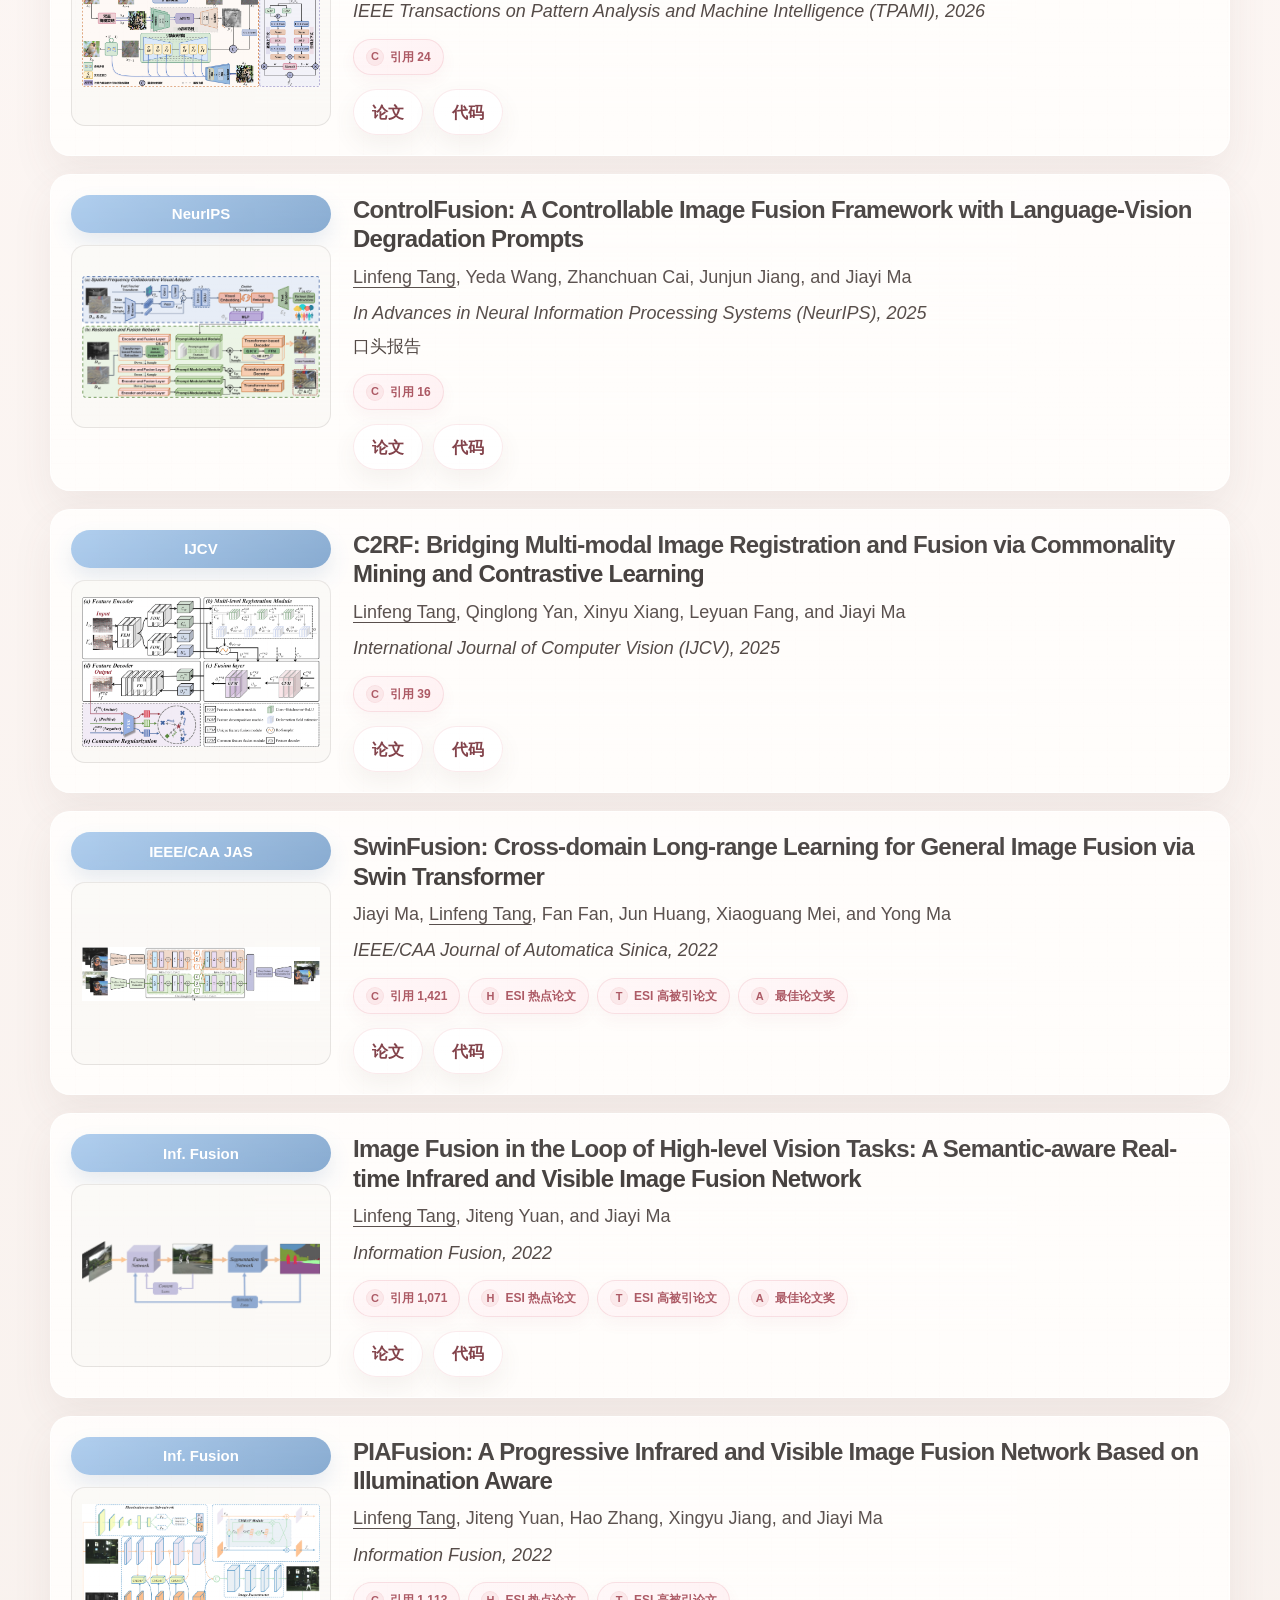
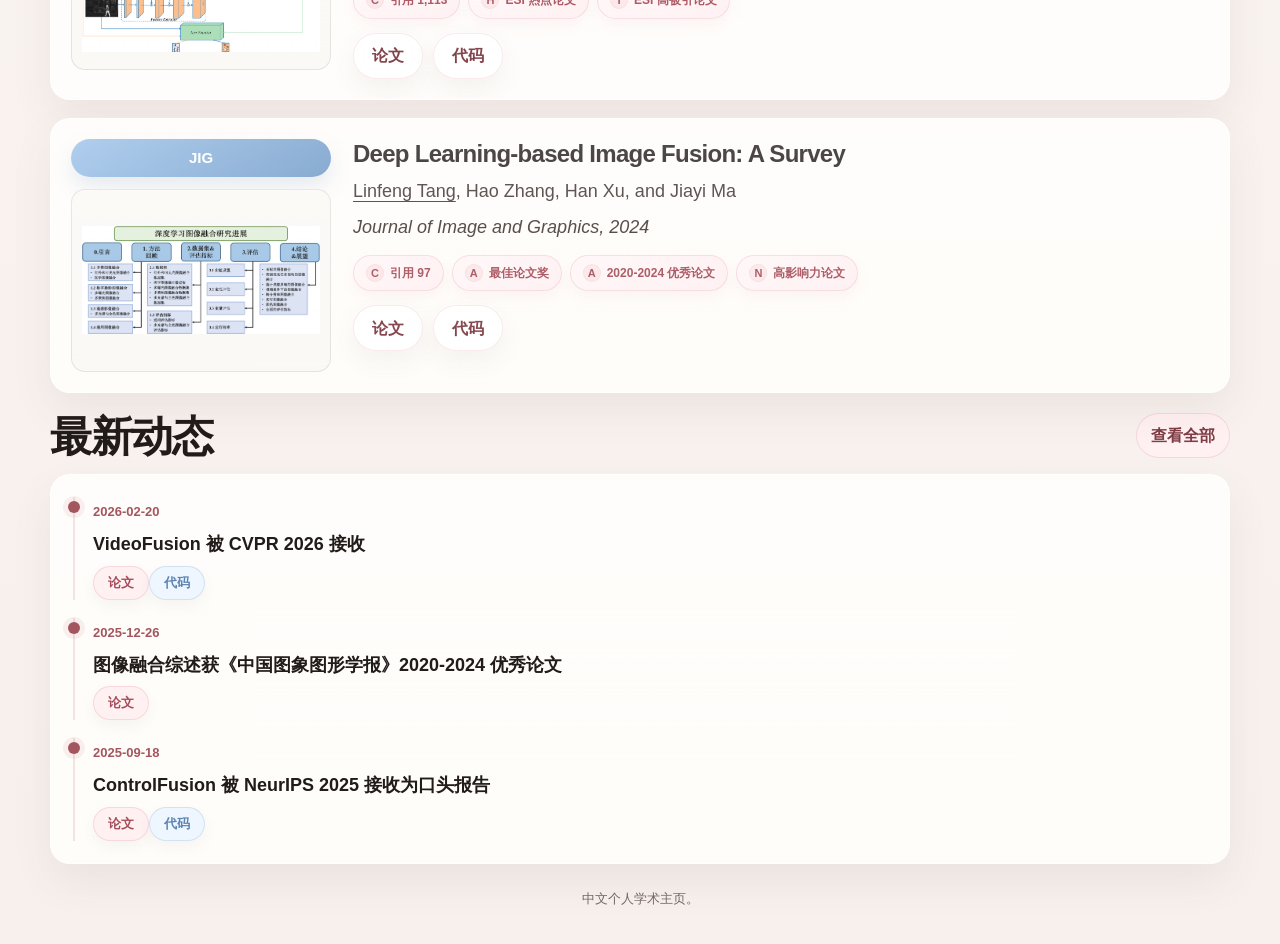
==== commit dcbfdff2: "Update homepage profile and hero layout" ====
--- a/index.html
+++ b/index.html
@@ -1,10 +1,12 @@
-﻿<!doctype html>
+<!doctype html>
 <html lang="zh-CN">
 <head>
   <meta charset="utf-8">
   <meta name="viewport" content="width=device-width, initial-scale=1">
-  <title>唐霖峰 | Academic Homepage</title>
+  <title>唐霖峰 | 个人学术主页</title>
   <meta name="description" content="唐霖峰个人学术主页。">
+  <link rel="alternate" hreflang="zh-CN" href="./index.html">
+  <link rel="alternate" hreflang="en" href="./en/index.html">
   <link rel="stylesheet" href="./styles.css">
 </head>
 <body>
@@ -15,12 +17,13 @@
         <span>唐霖峰 · Linfeng Tang</span>
       </a>
       <nav class="nav">
-        <a class="current" href="./index.html">About</a>
-        <a href="./publications.html">Publications</a>
-        <a href="./news.html">News</a>
-        <a href="./honors.html">Honors</a>
-        <a href="./services.html">Services</a>
-        <a href="./contact.html">Contact</a>
+        <a class="current" href="./index.html">关于</a>
+        <a href="./publications.html">论文</a>
+        <a href="./news.html">动态</a>
+        <a href="./honors.html">荣誉</a>
+        <a href="./services.html">服务</a>
+        <a href="./contact.html">联系</a>
+        <a class="lang-link" href="./en/index.html">EN</a>
       </nav>
     </div>
   </header>
@@ -30,232 +33,161 @@
       <article class="hero-main hero-card">
         <div class="portrait-column">
           <img class="portrait" src="./assets/img/prof_pic_color.png" alt="唐霖峰照片">
-          <div class="portrait-affiliation">
-            <a href="https://robotics.whu.edu.cn/" target="_blank" rel="noreferrer">School of Robotics</a>
-            <a href="https://www.whu.edu.cn/" target="_blank" rel="noreferrer">Wuhan University</a>
-            <span>Postdoctoral Researcher</span>
-            <span>Advisor: Prof. Jiayi Ma</span>
-            <span>Wuhan, 430072, China</span>
-          </div>
+          <div class="portrait-affiliation"><a href="https://robotics.whu.edu.cn/" target="_blank" rel="noreferrer">机器人学院</a><a href="https://www.whu.edu.cn/" target="_blank" rel="noreferrer">武汉大学</a><span>弘毅博士后</span><span>合作导师：马佳义教授</span><span>武汉，中国 430072</span></div>
         </div>
         <div>
-          <span class="eyebrow">Academic Homepage</span>
+          <span class="eyebrow">个人学术主页</span>
           <h1>唐霖峰</h1>
           <div class="en-name">Linfeng Tang</div>
-          <div class="subtitle">武汉大学博士后 · 导师：马佳义教授</div>
-          <p class="summary">我于 2025 年 12 月在武汉大学获得博士学位，于 2020 年在中南大学获得学士学位。研究方向主要包括多模态图像融合、视频融合、低照度图像增强、图像恢复，以及语义感知建模。</p>
-          <div class="chips">
-            <span class="chip">Computer Vision</span>
-            <span class="chip">Image Fusion</span>
-            <span class="chip">Video Fusion</span>
-            <span class="chip">Image Enhancement</span>
-            <span class="chip">Semantics-aware Perception</span>
-          </div>
-          <div class="actions">
-            <a class="btn" href="https://scholar.google.com/citations?user=PyRqpAsAAAAJ&hl=zh-CN" target="_blank" rel="noreferrer">Google Scholar</a>
-            <a class="btn-blue" href="https://github.com/Linfeng-Tang" target="_blank" rel="noreferrer">GitHub</a>
-            <a class="btn-gold" href="./publications.html">Publications</a>
-            <a class="btn-neutral" href="./services.html">Services</a>
-          </div>
+          <div class="subtitle">武汉大学弘毅博士后 · 合作导师：马佳义教授</div>
+          <p class="summary">于 2025 年 12 月在武汉大学·电子信息学院获得博士学位，于 2020 年 6 月在中南大学·计算机学院获得学士学位。研究方向为多源图像融合感知，主要包括多模图像融合、视频融合、图像复原、图像匹配，以及语义感知驱动的图像融合。近五年以第一作者（导师第一或共同第一）发表学术论文 16 篇，包含中科院一区、IEEE Trans、CCF A 等高水平论文 15 篇，其中 ESI 热点论文（前 0.1%）6 篇，ESI 高被引论文（前 1%）7 篇；谷歌学术引用 6900 余次，H 指数 21，3 篇引用超过 1000 次，单篇引用最高 1416 次。</p>
+          <div class="chips"><span class="chip">多模图像融合</span><span class="chip">视频融合</span><span class="chip">图像复原</span><span class="chip">图像匹配</span><span class="chip">语义感知</span></div>
+          <div class="actions"><a class="btn" href="https://scholar.google.com/citations?user=PyRqpAsAAAAJ&hl=zh-CN" target="_blank" rel="noreferrer">谷歌学术</a><a class="btn-blue" href="https://github.com/Linfeng-Tang" target="_blank" rel="noreferrer">GitHub</a><a class="btn-gold" href="./publications.html">论文列表</a><a class="btn-neutral" href="./services.html">学术服务</a></div>
         </div>
       </article>
 
       <div class="side-stack">
         <aside class="info-card">
-          <span class="eyebrow">Highlights</span>
-          <div class="compact-badges">
-            <span>World's Top 2% Scientists, 2025</span>
-            <span>NeurIPS 2025 Oral</span>
-            <span>中国图象图形学报 2020-2024 优秀论文，2025</span>
-            <span>Information Fusion Best Paper Award, 2024</span>
-            <span>中国图象图形学报 2024 年度优秀论文</span>
-            <span>Hsue-shen Tsien Paper Award, 2023</span>
-            <span>❻ ESI Hot Papers</span>
-            <span>❼ ESI Highly Cited Papers</span>
-          </div>
+          <span class="eyebrow">亮点</span>
+          <div class="compact-badges"><span>World&#x27;s Top 2% Scientists, 2025</span><span>NeurIPS 2025 口头报告</span><span>Information Fusion 2024 年度唯一最佳论文奖</span><span>中国图象图形学报 2024 年度优秀论文，2024</span><span>中国图象图形学报 2020-2024 优秀论文，2025</span><span>IEEE/CAA JAS 钱学森论文奖，2023</span><span>6 篇 ESI 热点论文</span><span>7 篇 ESI 高被引论文</span></div>
         </aside>
+      </div>
+    </section>
+
+    <section class="section">
+      <div class="section-head"><h2>研究方向</h2></div>
+      <div class="focus-grid">
+        <article class="card">
+          <h3>多模图像融合</h3>
+          <p>面向红外-可见光图像融合、视频融合、可控融合、配准-融合联合建模，以及通用图像融合。</p>
+        </article>
+        <article class="card">
+          <h3>多模图像复原</h3>
+          <p>面向红外-可见光图像，结合多模图像互补信息，研究退化感知复原、统一融合-复原框架，以及基于扩散模型的图像复原方法。</p>
+        </article>
+        <article class="card">
+          <h3>高低层视觉协同优化</h3>
+          <p>探索视觉-语义协同优化策略，以及服务于高层视觉任务的语义感知图像融合模型。</p>
+        </article>
       </div>
     </section>
 
     <section class="section">
       <div class="section-head">
-        <h2>Research Focus</h2>
-      </div>
-      <div class="focus-grid">
-        <article class="card">
-          <h3>Multi-modal Fusion</h3>
-          <p>Infrared-visible image fusion, video fusion, controllable fusion, and registration-fusion joint modeling.</p>
-        </article>
-        <article class="card">
-          <h3>Enhancement and Restoration</h3>
-          <p>Low-light enhancement, degradation-aware restoration, and diffusion-based image recovery.</p>
-        </article>
-        <article class="card">
-          <h3>Task-driven Perception</h3>
-          <p>Semantic guidance, language-vision priors, and image fusion models designed for downstream high-level vision tasks.</p>
-        </article>
-      </div>
-    </section>
-
-    <section class="section">
-      <div class="section-head">
-        <h2>Representative Publications</h2>
-        <a class="section-link" href="./publications.html">View All</a>
+        <h2>代表性论文</h2>
+        <a class="section-link" href="./publications.html">查看全部</a>
       </div>
       <div class="publication-list">
         <article class="pub-item">
           <div class="pub-media">
             <div class="venue-badge">CVPR</div>
-            <a class="pub-thumb" href="./publications.html#videofusion"><img src="./assets/img/publication_preview/VideoFusion.jpg" alt="VideoFusion"></a>
+            <a class="pub-thumb" href="./publications.html#videofusion"><img src="./assets/img/publication_preview/VideoFusion.jpg" alt="videofusion"></a>
           </div>
           <div>
             <h3><a href="./publications.html#videofusion">VideoFusion: A Spatio-Temporal Collaborative Network for Multi-modal Video Fusion and Restoration</a></h3>
-            <div class="pub-authors"><span class="me">Linfeng Tang</span>, Yeda Wang, Meiqi Gong, and 7 more authors</div>
+            <div class="pub-authors"><span class="me">Linfeng Tang</span>, Yeda Wang, Meiqi Gong, Zizhuo Li, Yuxin Deng, Xunpeng Yi, Chunyu Li, Han Xu, Hao Zhang, and Jiayi Ma</div>
             <div class="pub-venue">In Proceedings of the IEEE/CVF Conference on Computer Vision and Pattern Recognition (CVPR), 2026</div>
-            <div class="pub-highlights"><span class="badge-citation">Citations 10</span></div>
-            <div class="pub-actions">
-              <a class="paper-btn" href="https://arxiv.org/abs/2503.23359" target="_blank" rel="noreferrer">PDF</a>
-              <a class="paper-btn" href="https://github.com/Linfeng-Tang/VideoFusion" target="_blank" rel="noreferrer">CODE</a>
-            </div>
+            <div class="pub-highlights"><span class="badge-citation">引用 10</span></div>
+            <div class="pub-actions"><a class="paper-btn" href="https://arxiv.org/abs/2503.23359" target="_blank" rel="noreferrer">论文</a><a class="paper-btn" href="https://github.com/Linfeng-Tang/VideoFusion" target="_blank" rel="noreferrer">代码</a></div>
           </div>
         </article>
 
         <article class="pub-item">
           <div class="pub-media">
             <div class="venue-badge">IEEE TPAMI</div>
-            <a class="pub-thumb" href="./publications.html#mask-difuser"><img src="./assets/img/publication_preview/Mask-DiFuser.jpg" alt="Mask-DiFuser"></a>
+            <a class="pub-thumb" href="./publications.html#mask-difuser"><img src="./assets/img/publication_preview/Mask-DiFuser.jpg" alt="mask-difuser"></a>
           </div>
           <div>
             <h3><a href="./publications.html#mask-difuser">Mask-DiFuser: A Masked Diffusion Model for Unified Unsupervised Image Fusion</a></h3>
             <div class="pub-authors"><span class="me">Linfeng Tang</span>, Chunyu Li, and Jiayi Ma</div>
             <div class="pub-venue">IEEE Transactions on Pattern Analysis and Machine Intelligence (TPAMI), 2026</div>
-            <div class="pub-highlights"><span class="badge-citation">Citations 24</span></div>
-            <div class="pub-actions">
-              <a class="paper-btn" href="https://ieeexplore.ieee.org/document/11162636" target="_blank" rel="noreferrer">PDF</a>
-              <a class="paper-btn" href="https://github.com/Linfeng-Tang/Mask-DiFuser" target="_blank" rel="noreferrer">CODE</a>
-            </div>
+            <div class="pub-highlights"><span class="badge-citation">引用 24</span></div>
+            <div class="pub-actions"><a class="paper-btn" href="https://ieeexplore.ieee.org/document/11162636" target="_blank" rel="noreferrer">论文</a><a class="paper-btn" href="https://github.com/Linfeng-Tang/Mask-DiFuser" target="_blank" rel="noreferrer">代码</a></div>
           </div>
         </article>
 
         <article class="pub-item">
           <div class="pub-media">
             <div class="venue-badge">NeurIPS</div>
-            <a class="pub-thumb" href="./publications.html#controlfusion"><img src="./assets/img/publication_preview/ControlFusion.jpg" alt="ControlFusion"></a>
+            <a class="pub-thumb" href="./publications.html#controlfusion"><img src="./assets/img/publication_preview/ControlFusion.jpg" alt="controlfusion"></a>
           </div>
           <div>
             <h3><a href="./publications.html#controlfusion">ControlFusion: A Controllable Image Fusion Framework with Language-Vision Degradation Prompts</a></h3>
-            <div class="pub-authors"><span class="me">Linfeng Tang</span>, Yeda Wang, Zhanchuan Cai, and 2 more authors</div>
+            <div class="pub-authors"><span class="me">Linfeng Tang</span>, Yeda Wang, Zhanchuan Cai, Junjun Jiang, and Jiayi Ma</div>
             <div class="pub-venue">In Advances in Neural Information Processing Systems (NeurIPS), 2025</div>
-            <div class="pub-note">Oral Presentation</div>
-            <div class="pub-highlights"><span class="badge-citation">Citations 16</span></div>
-            <div class="pub-actions">
-              <a class="paper-btn" href="https://arxiv.org/pdf/2503.23356" target="_blank" rel="noreferrer">PDF</a>
-              <a class="paper-btn" href="https://github.com/Linfeng-Tang/ControlFusion" target="_blank" rel="noreferrer">CODE</a>
-            </div>
+            <div class="pub-note">口头报告</div>
+            <div class="pub-highlights"><span class="badge-citation">引用 16</span></div>
+            <div class="pub-actions"><a class="paper-btn" href="https://arxiv.org/pdf/2503.23356" target="_blank" rel="noreferrer">论文</a><a class="paper-btn" href="https://github.com/Linfeng-Tang/ControlFusion" target="_blank" rel="noreferrer">代码</a></div>
           </div>
         </article>
 
         <article class="pub-item">
           <div class="pub-media">
             <div class="venue-badge">IJCV</div>
-            <a class="pub-thumb" href="./publications.html#c2rf"><img src="./assets/img/publication_preview/C2RF.jpg" alt="C2RF"></a>
+            <a class="pub-thumb" href="./publications.html#c2rf"><img src="./assets/img/publication_preview/C2RF.jpg" alt="c2rf"></a>
           </div>
           <div>
             <h3><a href="./publications.html#c2rf">C2RF: Bridging Multi-modal Image Registration and Fusion via Commonality Mining and Contrastive Learning</a></h3>
             <div class="pub-authors"><span class="me">Linfeng Tang</span>, Qinglong Yan, Xinyu Xiang, Leyuan Fang, and Jiayi Ma</div>
             <div class="pub-venue">International Journal of Computer Vision (IJCV), 2025</div>
-            <div class="pub-highlights"><span class="badge-citation">Citations 39</span></div>
-            <div class="pub-actions">
-              <a class="paper-btn" href="https://link.springer.com/article/10.1007/s11263-025-02427-1" target="_blank" rel="noreferrer">PDF</a>
-              <a class="paper-btn" href="https://github.com/Linfeng-Tang/C2RF" target="_blank" rel="noreferrer">CODE</a>
-            </div>
+            <div class="pub-highlights"><span class="badge-citation">引用 39</span></div>
+            <div class="pub-actions"><a class="paper-btn" href="https://link.springer.com/article/10.1007/s11263-025-02427-1" target="_blank" rel="noreferrer">论文</a><a class="paper-btn" href="https://github.com/Linfeng-Tang/C2RF" target="_blank" rel="noreferrer">代码</a></div>
           </div>
         </article>
 
         <article class="pub-item">
           <div class="pub-media">
             <div class="venue-badge">IEEE/CAA JAS</div>
-            <a class="pub-thumb" href="./publications.html#swinfusion"><img src="./assets/img/publication_preview/SwinFusion.jpg" alt="SwinFusion"></a>
+            <a class="pub-thumb" href="./publications.html#swinfusion"><img src="./assets/img/publication_preview/SwinFusion.jpg" alt="swinfusion"></a>
           </div>
           <div>
             <h3><a href="./publications.html#swinfusion">SwinFusion: Cross-domain Long-range Learning for General Image Fusion via Swin Transformer</a></h3>
             <div class="pub-authors">Jiayi Ma, <span class="me">Linfeng Tang</span>, Fan Fan, Jun Huang, Xiaoguang Mei, and Yong Ma</div>
             <div class="pub-venue">IEEE/CAA Journal of Automatica Sinica, 2022</div>
-            <div class="pub-highlights">
-              <span class="badge-citation">Citations 1,421</span>
-              <span class="badge-hot">ESI Hot Paper</span>
-              <span class="badge-cited">ESI Highly Cited</span>
-              <span class="badge-award">Best Paper Award</span>
-            </div>
-            <div class="pub-actions">
-              <a class="paper-btn" href="https://ieeexplore.ieee.org/document/9812535" target="_blank" rel="noreferrer">PDF</a>
-              <a class="paper-btn" href="https://github.com/Linfeng-Tang/SwinFusion" target="_blank" rel="noreferrer">CODE</a>
-            </div>
+            <div class="pub-highlights"><span class="badge-citation">引用 1,421</span><span class="badge-hot">ESI 热点论文</span><span class="badge-cited">ESI 高被引论文</span><span class="badge-award">最佳论文奖</span></div>
+            <div class="pub-actions"><a class="paper-btn" href="https://ieeexplore.ieee.org/document/9812535" target="_blank" rel="noreferrer">论文</a><a class="paper-btn" href="https://github.com/Linfeng-Tang/SwinFusion" target="_blank" rel="noreferrer">代码</a></div>
           </div>
         </article>
 
         <article class="pub-item">
           <div class="pub-media">
             <div class="venue-badge">Inf. Fusion</div>
-            <a class="pub-thumb" href="./publications.html#seafusion"><img src="./assets/img/publication_preview/SeAFusion.jpg" alt="SeAFusion"></a>
+            <a class="pub-thumb" href="./publications.html#seafusion"><img src="./assets/img/publication_preview/SeAFusion.jpg" alt="seafusion"></a>
           </div>
           <div>
             <h3><a href="./publications.html#seafusion">Image Fusion in the Loop of High-level Vision Tasks: A Semantic-aware Real-time Infrared and Visible Image Fusion Network</a></h3>
             <div class="pub-authors"><span class="me">Linfeng Tang</span>, Jiteng Yuan, and Jiayi Ma</div>
             <div class="pub-venue">Information Fusion, 2022</div>
-            <div class="pub-highlights">
-              <span class="badge-citation">Citations 1,071</span>
-              <span class="badge-hot">ESI Hot Paper</span>
-              <span class="badge-cited">ESI Highly Cited</span>
-              <span class="badge-award">Best Paper Award</span>
-            </div>
-            <div class="pub-actions">
-              <a class="paper-btn" href="https://www.sciencedirect.com/science/article/pii/S1566253521002542" target="_blank" rel="noreferrer">PDF</a>
-              <a class="paper-btn" href="https://github.com/Linfeng-Tang/SeAFusion" target="_blank" rel="noreferrer">CODE</a>
-            </div>
+            <div class="pub-highlights"><span class="badge-citation">引用 1,071</span><span class="badge-hot">ESI 热点论文</span><span class="badge-cited">ESI 高被引论文</span><span class="badge-award">最佳论文奖</span></div>
+            <div class="pub-actions"><a class="paper-btn" href="https://www.sciencedirect.com/science/article/pii/S1566253521002542" target="_blank" rel="noreferrer">论文</a><a class="paper-btn" href="https://github.com/Linfeng-Tang/SeAFusion" target="_blank" rel="noreferrer">代码</a></div>
           </div>
         </article>
 
         <article class="pub-item">
           <div class="pub-media">
             <div class="venue-badge">Inf. Fusion</div>
-            <a class="pub-thumb" href="./publications.html#piafusion"><img src="./assets/img/publication_preview/PIAFusion.jpg" alt="PIAFusion"></a>
+            <a class="pub-thumb" href="./publications.html#piafusion"><img src="./assets/img/publication_preview/PIAFusion.jpg" alt="piafusion"></a>
           </div>
           <div>
             <h3><a href="./publications.html#piafusion">PIAFusion: A Progressive Infrared and Visible Image Fusion Network Based on Illumination Aware</a></h3>
             <div class="pub-authors"><span class="me">Linfeng Tang</span>, Jiteng Yuan, Hao Zhang, Xingyu Jiang, and Jiayi Ma</div>
             <div class="pub-venue">Information Fusion, 2022</div>
-            <div class="pub-highlights">
-              <span class="badge-citation">Citations 1,113</span>
-              <span class="badge-hot">ESI Hot Paper</span>
-              <span class="badge-cited">ESI Highly Cited</span>
-            </div>
-            <div class="pub-actions">
-              <a class="paper-btn" href="https://www.sciencedirect.com/science/article/pii/S156625352200032X" target="_blank" rel="noreferrer">PDF</a>
-              <a class="paper-btn" href="https://github.com/Linfeng-Tang/PIAFusion" target="_blank" rel="noreferrer">CODE</a>
-            </div>
+            <div class="pub-highlights"><span class="badge-citation">引用 1,113</span><span class="badge-hot">ESI 热点论文</span><span class="badge-cited">ESI 高被引论文</span></div>
+            <div class="pub-actions"><a class="paper-btn" href="https://www.sciencedirect.com/science/article/pii/S156625352200032X" target="_blank" rel="noreferrer">论文</a><a class="paper-btn" href="https://github.com/Linfeng-Tang/PIAFusion" target="_blank" rel="noreferrer">代码</a></div>
           </div>
         </article>
 
         <article class="pub-item">
           <div class="pub-media">
             <div class="venue-badge">JIG</div>
-            <a class="pub-thumb" href="./publications.html#survey"><img src="./assets/img/publication_preview/Survey.jpg" alt="Survey"></a>
+            <a class="pub-thumb" href="./publications.html#survey"><img src="./assets/img/publication_preview/Survey.jpg" alt="survey"></a>
           </div>
           <div>
             <h3><a href="./publications.html#survey">Deep Learning-based Image Fusion: A Survey</a></h3>
             <div class="pub-authors"><span class="me">Linfeng Tang</span>, Hao Zhang, Han Xu, and Jiayi Ma</div>
             <div class="pub-venue">Journal of Image and Graphics, 2024</div>
-            <div class="pub-highlights">
-              <span class="badge-citation">Citations 97</span>
-              <span class="badge-award">CJIG 2024 Excellent Paper</span>
-              <span class="badge-award">CJIG 2020-2024 Excellent Paper</span>
-              <span class="badge-note">High-Impact Paper</span>
-            </div>
-            <div class="pub-actions">
-              <a class="paper-btn" href="https://txtx.publish.founderss.cn/zh/article/doi/10.11834/jig.220422" target="_blank" rel="noreferrer">PDF</a>
-              <a class="paper-btn" href="https://github.com/Linfeng-Tang/Image-Fusion" target="_blank" rel="noreferrer">CODE</a>
-            </div>
+            <div class="pub-highlights"><span class="badge-citation">引用 97</span><span class="badge-award">最佳论文奖</span><span class="badge-award">2020-2024 优秀论文</span><span class="badge-note">高影响力论文</span></div>
+            <div class="pub-actions"><a class="paper-btn" href="https://txtx.publish.founderss.cn/zh/article/doi/10.11834/jig.220422" target="_blank" rel="noreferrer">论文</a><a class="paper-btn" href="https://github.com/Linfeng-Tang/Image-Fusion" target="_blank" rel="noreferrer">代码</a></div>
           </div>
         </article>
       </div>
@@ -263,31 +195,31 @@
 
     <section class="section">
       <div class="section-head">
-        <h2>Latest News</h2>
-        <a class="section-link" href="./news.html">View All</a>
+        <h2>最新动态</h2>
+        <a class="section-link" href="./news.html">查看全部</a>
       </div>
       <div class="timeline-card">
         <div class="timeline-list">
           <div class="timeline-item">
             <span>2026-02-20</span>
-            <strong>VideoFusion accepted by CVPR 2026</strong>
-            <p><a href="https://arxiv.org/abs/2503.23359" target="_blank" rel="noreferrer">Paper</a> · <a href="https://github.com/Linfeng-Tang/VideoFusion" target="_blank" rel="noreferrer">Code</a></p>
+            <strong>VideoFusion 被 CVPR 2026 接收</strong>
+            <p><a class="mini-btn paper" href="https://arxiv.org/abs/2503.23359" target="_blank" rel="noreferrer">论文</a><a class="mini-btn code" href="https://github.com/Linfeng-Tang/VideoFusion" target="_blank" rel="noreferrer">代码</a></p>
+          </div>
+          <div class="timeline-item">
+            <span>2025-12-26</span>
+            <strong>图像融合综述获《中国图象图形学报》2020-2024 优秀论文</strong>
+            <p><a class="mini-btn paper" href="https://www.cjig.cn/thesisDetails#10.11834/jig.220422&lang=zh" target="_blank" rel="noreferrer">论文</a></p>
           </div>
           <div class="timeline-item">
             <span>2025-09-18</span>
-            <strong>ControlFusion accepted by NeurIPS 2025 (Oral)</strong>
-            <p><a href="https://arxiv.org/pdf/2503.23356" target="_blank" rel="noreferrer">Paper</a> · <a href="https://github.com/Linfeng-Tang/ControlFusion" target="_blank" rel="noreferrer">Code</a></p>
-          </div>
-          <div class="timeline-item">
-            <span>2025-09-10</span>
-            <strong>Mask-DiFuser accepted by IEEE TPAMI</strong>
-            <p><a href="https://ieeexplore.ieee.org/document/11162636" target="_blank" rel="noreferrer">Paper</a> · <a href="https://github.com/Linfeng-Tang/Mask-DiFuser" target="_blank" rel="noreferrer">Code</a></p>
+            <strong>ControlFusion 被 NeurIPS 2025 接收为口头报告</strong>
+            <p><a class="mini-btn paper" href="https://arxiv.org/pdf/2503.23356" target="_blank" rel="noreferrer">论文</a><a class="mini-btn code" href="https://github.com/Linfeng-Tang/ControlFusion" target="_blank" rel="noreferrer">代码</a></p>
           </div>
         </div>
       </div>
     </section>
 
-    <div class="footer">Multi-page static prototype based on your current academic homepage structure.</div>
+    <div class="footer">中文个人学术主页。</div>
   </main>
 </body>
-</html>
+</html>
--- a/styles.css
+++ b/styles.css
@@ -1,17 +1,18 @@
 :root {
-  --bg: #f5f2ee;
-  --paper: #fffdfa;
-  --card: rgba(255, 253, 250, 0.94);
+  --bg: #f8f4f1;
+  --paper: #fffdfb;
+  --card: rgba(255, 253, 251, 0.95);
   --ink: #211b19;
-  --muted: #6c615d;
+  --muted: #766965;
   --line: rgba(33, 27, 25, 0.1);
-  --accent: #7a2e2a;
-  --accent-2: #1677d8;
-  --accent-soft: #efe1dd;
-  --rednote: #ff2442;
-  --rednote-deep: #d91c3a;
-  --rednote-soft: #ffe7ec;
-  --rednote-line: rgba(255, 36, 66, 0.16);
+  --accent: #a4565f;
+  --accent-deep: #7f3d45;
+  --accent-2: #678bb4;
+  --accent-soft: #f7e9e8;
+  --rednote: #d96b78;
+  --rednote-deep: #a64d59;
+  --rednote-soft: #fff0f2;
+  --rednote-line: rgba(217, 107, 120, 0.18);
   --blue-soft: #eef6ff;
   --blue-line: rgba(90, 132, 182, 0.18);
   --blue-deep: #5d84b1;
@@ -20,8 +21,9 @@
   --gold-line: rgba(146, 109, 47, 0.18);
   --gold-deep: #8a6835;
   --ink-soft: #f4f0eb;
-  --shadow: 0 18px 40px rgba(107, 92, 86, 0.09);
-  --radius: 22px;
+  --shadow: 0 18px 42px rgba(98, 82, 77, 0.08);
+  --shadow-soft: 0 10px 24px rgba(98, 82, 77, 0.07);
+  --radius: 20px;
   --max: 1180px;
 }
 
@@ -32,9 +34,8 @@
   color: var(--ink);
   font: 16px/1.7 "Segoe UI", "PingFang SC", "Microsoft YaHei", sans-serif;
   background:
-    radial-gradient(circle at top left, rgba(126, 167, 214, 0.12), transparent 24%),
-    radial-gradient(circle at 88% 12%, rgba(255, 194, 207, 0.08), transparent 18%),
-    linear-gradient(180deg, #fbf6f3 0%, #f4eee8 100%);
+    linear-gradient(135deg, rgba(255, 245, 246, 0.76) 0%, transparent 34%),
+    linear-gradient(180deg, #fff9f7 0%, #f7f0ec 100%);
 }
 
 a {
@@ -74,7 +75,7 @@
 .brand-mark {
   width: 40px;
   height: 40px;
-  border-radius: 14px;
+  border-radius: 13px;
   display: grid;
   place-items: center;
   color: #fffdfa;
@@ -97,9 +98,21 @@
 
 .nav a:hover,
 .nav a.current {
-  color: var(--blue-deeper);
+  color: var(--accent-deep);
   background: rgba(255, 255, 255, 0.86);
-  box-shadow: 0 10px 22px rgba(93, 132, 177, 0.1);
+  box-shadow: 0 10px 22px rgba(166, 77, 89, 0.08);
+}
+
+.nav .lang-link {
+  color: var(--accent-deep);
+  background: rgba(255, 240, 242, 0.78);
+  border: 1px solid var(--rednote-line);
+}
+
+.nav .lang-link:hover {
+  color: #fffdfa;
+  background: linear-gradient(135deg, #de8791, var(--rednote-deep));
+  border-color: transparent;
 }
 
 .page-hero {
@@ -142,8 +155,8 @@
   pointer-events: none;
   background:
     linear-gradient(rgba(255, 255, 255, 0.5), rgba(255, 255, 255, 0)),
-    linear-gradient(90deg, rgba(255, 36, 66, 0.02) 1px, transparent 1px),
-    linear-gradient(rgba(255, 36, 66, 0.02) 1px, transparent 1px);
+    linear-gradient(90deg, rgba(217, 107, 120, 0.018) 1px, transparent 1px),
+    linear-gradient(rgba(217, 107, 120, 0.018) 1px, transparent 1px);
   background-size: auto, 24px 24px, 24px 24px;
   opacity: 0.45;
  }
@@ -191,30 +204,30 @@
 }
 
 .section-link {
-  color: var(--blue-deeper);
+  color: var(--accent-deep);
   font-weight: 800;
   padding: 8px 14px;
   border-radius: 999px;
-  background: rgba(239, 246, 255, 0.95);
-  border: 1px solid rgba(93, 132, 177, 0.18);
+  background: rgba(255, 240, 242, 0.9);
+  border: 1px solid var(--rednote-line);
 }
 
 .section-link:hover {
   color: #fffdfa;
-  background: linear-gradient(135deg, #8fb6e0, var(--blue-deep));
+  background: linear-gradient(135deg, #d98691, var(--rednote-deep));
   border-color: transparent;
-  box-shadow: 0 10px 22px rgba(93, 132, 177, 0.18);
+  box-shadow: 0 10px 22px rgba(166, 77, 89, 0.16);
 }
 
 .eyebrow {
   display: inline-flex;
   padding: 8px 14px;
   border-radius: 999px;
-  background: linear-gradient(135deg, #f4f9ff, #edf5ff);
-  color: var(--blue-deeper);
+  background: linear-gradient(135deg, #fff5f6, #f9eeee);
+  color: var(--accent-deep);
   font-size: 13px;
   font-weight: 800;
-  border: 1px solid rgba(93, 132, 177, 0.14);
+  border: 1px solid rgba(217, 107, 120, 0.14);
 }
 
 .hero-home {
@@ -239,6 +252,25 @@
   box-shadow: 0 16px 32px rgba(45, 30, 26, 0.16);
 }
 
+.portrait-affiliation {
+  display: grid;
+  gap: 7px;
+  margin-top: 14px;
+  color: var(--muted);
+  font-size: 13px;
+  line-height: 1.45;
+  font-weight: 700;
+}
+
+.portrait-affiliation a,
+.portrait-affiliation span {
+  display: block;
+}
+
+.portrait-affiliation a:hover {
+  color: var(--accent-deep);
+}
+
 .en-name {
   margin-top: 8px;
   font-size: 18px;
@@ -270,87 +302,87 @@
 .actions { margin-top: 18px; }
 .stats { margin-top: 22px; }
 
+.hero-main .actions {
+  display: grid;
+  grid-template-columns: repeat(4, minmax(0, 1fr));
+  gap: 12px;
+}
+
+.hero-main .actions a {
+  width: 100%;
+  min-width: 0;
+  padding-inline: 12px;
+  white-space: nowrap;
+}
+
+html[lang="en"] .hero-main .actions {
+  grid-template-columns: repeat(2, minmax(0, 1fr));
+}
+
 .chip {
   padding: 8px 12px;
   border-radius: 999px;
   background: rgba(255, 255, 255, 0.96);
-  border: 1px solid rgba(93, 132, 177, 0.14);
+  border: 1px solid rgba(217, 107, 120, 0.12);
   color: #5c504c;
   font-size: 14px;
   font-weight: 700;
-  box-shadow: 0 8px 18px rgba(93, 132, 177, 0.06);
+  box-shadow: 0 8px 18px rgba(166, 77, 89, 0.045);
 }
 
 .btn,
+.btn-blue,
+.btn-gold,
+.btn-neutral,
 .btn-ghost,
 .paper-btn {
   min-height: 46px;
-  padding: 0 16px;
-  border-radius: 8px;
+  padding: 0 18px;
+  border-radius: 999px;
   display: inline-flex;
   align-items: center;
   justify-content: center;
   font-weight: 800;
+  letter-spacing: 0;
+  box-shadow: var(--shadow-soft);
 }
 
 .btn {
   color: #fffdfa;
-  background: linear-gradient(135deg, #97bee8, #6d97c4);
+  background: linear-gradient(135deg, #df8791, var(--rednote-deep));
   border: 1px solid transparent;
-  box-shadow: 0 14px 26px rgba(93, 132, 177, 0.22);
+  box-shadow: 0 14px 26px rgba(166, 77, 89, 0.2);
 }
 
 .btn-ghost,
 .paper-btn {
-  color: var(--blue-deeper);
+  color: var(--accent-deep);
   background: rgba(255, 255, 255, 0.94);
-  border: 1.5px solid rgba(93, 132, 177, 0.14);
-  box-shadow: 0 10px 20px rgba(93, 132, 177, 0.06);
+  border: 1.5px solid rgba(217, 107, 120, 0.14);
 }
 
 .btn-blue {
-  min-height: 46px;
-  padding: 0 16px;
-  border-radius: 10px;
-  display: inline-flex;
-  align-items: center;
-  justify-content: center;
-  font-weight: 800;
   color: var(--blue-deeper);
   background: linear-gradient(135deg, #f4f9ff, #edf5ff);
   border: 1.5px solid var(--blue-line);
-  box-shadow: 0 10px 20px rgba(85, 119, 155, 0.07);
 }
 
 .btn-gold {
-  min-height: 46px;
-  padding: 0 16px;
-  border-radius: 10px;
-  display: inline-flex;
-  align-items: center;
-  justify-content: center;
-  font-weight: 800;
   color: var(--gold-deep);
   background: var(--gold-soft);
   border: 1.5px solid var(--gold-line);
-  box-shadow: 0 10px 20px rgba(138, 104, 53, 0.07);
 }
 
 .btn-neutral {
-  min-height: 46px;
-  padding: 0 16px;
-  border-radius: 10px;
-  display: inline-flex;
-  align-items: center;
-  justify-content: center;
-  font-weight: 800;
   color: #4b403c;
   background: rgba(255, 255, 255, 0.9);
   border: 1.5px solid rgba(33, 27, 25, 0.12);
-  box-shadow: 0 10px 20px rgba(107, 92, 86, 0.06);
 }
 
 .btn:hover,
+.btn-blue:hover,
+.btn-gold:hover,
+.btn-neutral:hover,
 .btn-ghost:hover,
 .paper-btn:hover {
   transform: translateY(-2px);
@@ -358,10 +390,10 @@
 
 .btn-ghost:hover,
 .paper-btn:hover {
-  color: var(--blue-deeper);
-  border-color: rgba(93, 132, 177, 0.22);
-  background: linear-gradient(135deg, #f4f9ff, #edf5ff);
-  box-shadow: 0 12px 24px rgba(93, 132, 177, 0.12);
+  color: var(--accent-deep);
+  border-color: rgba(217, 107, 120, 0.24);
+  background: linear-gradient(135deg, #fff7f8, #fff0f2);
+  box-shadow: 0 12px 24px rgba(166, 77, 89, 0.11);
 }
 
 .btn-blue:hover {
@@ -407,6 +439,18 @@
 
 .info-card .compact-list li {
   margin: 6px 0;
+}
+
+.info-card .compact-badges {
+  display: grid;
+  grid-template-columns: 1fr;
+  gap: 10px;
+}
+
+.info-card .compact-badges span {
+  width: 100%;
+  border-radius: 14px;
+  line-height: 1.45;
 }
 
 .stats .stat {
@@ -477,7 +521,7 @@
   justify-content: center;
   min-height: 38px;
   padding: 0 14px;
-  border-radius: 10px;
+  border-radius: 999px;
   background: linear-gradient(135deg, #9cc2ea, #6e99c7);
   color: #fff;
   font-weight: 800;
@@ -547,12 +591,12 @@
   gap: 6px;
   padding: 7px 12px;
   border-radius: 999px;
-  background: linear-gradient(135deg, #fff1f3, #ffe4ea);
-  color: #a92845;
+  background: linear-gradient(135deg, #fff7f8, #fff0f2);
+  color: var(--rednote-deep);
   font-size: 12px;
   font-weight: 800;
-  border: 1px solid rgba(255, 36, 66, 0.16);
-  box-shadow: 0 6px 16px rgba(255, 36, 66, 0.08);
+  border: 1px solid var(--rednote-line);
+  box-shadow: 0 6px 16px rgba(166, 77, 89, 0.055);
 }
 
 .pub-highlights .badge-citation::before,
@@ -566,11 +610,11 @@
   width: 18px;
   height: 18px;
   border-radius: 999px;
-  background: rgba(255, 36, 66, 0.1);
-  color: #d91c3a;
+  background: rgba(217, 107, 120, 0.1);
+  color: var(--rednote-deep);
   font-size: 11px;
   line-height: 1;
-  box-shadow: inset 0 0 0 1px rgba(255, 36, 66, 0.08);
+  box-shadow: inset 0 0 0 1px rgba(217, 107, 120, 0.08);
 }
 
 .pub-highlights .badge-citation::before {
@@ -601,7 +645,7 @@
 .timeline-item {
   position: relative;
   padding-left: 18px;
-  border-left: 2px solid rgba(122, 46, 42, 0.14);
+  border-left: 2px solid rgba(166, 77, 89, 0.14);
 }
 
 .timeline-item::before {
@@ -613,7 +657,7 @@
   height: 12px;
   border-radius: 50%;
   background: var(--accent);
-  box-shadow: 0 0 0 5px rgba(122, 46, 42, 0.08);
+  box-shadow: 0 0 0 5px rgba(166, 77, 89, 0.08);
 }
 
 .timeline-item span {
@@ -663,15 +707,15 @@
   padding: 14px 16px;
   border-radius: 16px;
   background: rgba(255,255,255,0.92);
-  border: 1px solid rgba(93, 132, 177, 0.14);
+  border: 1px solid rgba(217, 107, 120, 0.12);
   font-weight: 700;
-  box-shadow: 0 6px 16px rgba(93, 132, 177, 0.05);
+  box-shadow: 0 6px 16px rgba(166, 77, 89, 0.045);
 }
 
 .contact-links a:hover {
-  color: var(--blue-deeper);
-  background: linear-gradient(135deg, #f4f9ff, #edf5ff);
-  border-color: rgba(93, 132, 177, 0.24);
+  color: var(--accent-deep);
+  background: linear-gradient(135deg, #fff7f8, #fff0f2);
+  border-color: rgba(217, 107, 120, 0.22);
   transform: translateY(-1px);
 }
 
@@ -699,17 +743,17 @@
   gap: 14px;
   min-height: 90px;
   padding: 18px 18px;
-  border-radius: 22px;
+  border-radius: 20px;
   background:
     linear-gradient(135deg, rgba(255,255,255,0.98), rgba(255,252,249,0.9));
-  border: 1px solid rgba(93, 132, 177, 0.12);
-  box-shadow: 0 12px 24px rgba(93, 132, 177, 0.06);
+  border: 1px solid rgba(217, 107, 120, 0.1);
+  box-shadow: 0 12px 24px rgba(98, 82, 77, 0.055);
   position: relative;
 }
 
 .contact-link-card:hover {
   transform: translateY(-2px);
-  box-shadow: 0 18px 34px rgba(93, 132, 177, 0.1);
+  box-shadow: 0 18px 34px rgba(166, 77, 89, 0.085);
 }
 
 .contact-link-card::after {
@@ -724,7 +768,7 @@
 
 .contact-link-card:hover::after,
 .contact-link-card.is-active::after {
-  background: linear-gradient(180deg, #9cc2ea, var(--blue-deep));
+  background: linear-gradient(180deg, #e8a0a8, var(--rednote-deep));
 }
 
 .contact-icon {
@@ -734,7 +778,7 @@
   display: grid;
   place-items: center;
   background: rgba(255, 255, 255, 0.96);
-  box-shadow: 0 12px 22px rgba(93, 132, 177, 0.14);
+  box-shadow: 0 12px 22px rgba(98, 82, 77, 0.1);
   overflow: hidden;
 }
 
@@ -766,7 +810,7 @@
   justify-self: end;
   font-size: 18px;
   font-weight: 800;
-  color: rgba(255, 36, 66, 0.5);
+  color: rgba(166, 77, 89, 0.42);
 }
 
 .accent-red .contact-icon {
@@ -795,8 +839,8 @@
 
 .accent-red.is-active,
 .accent-red:hover {
-  background: linear-gradient(135deg, rgba(255, 244, 246, 0.98), rgba(255, 236, 241, 0.94));
-  border-color: rgba(255, 36, 66, 0.16);
+  background: linear-gradient(135deg, rgba(255, 247, 248, 0.98), rgba(255, 240, 242, 0.94));
+  border-color: rgba(217, 107, 120, 0.16);
 }
 
 .accent-blue:hover,
@@ -804,7 +848,7 @@
 .accent-pink:hover,
 .accent-gold:hover,
 .accent-neutral:hover {
-  border-color: rgba(255, 36, 66, 0.12);
+  border-color: rgba(217, 107, 120, 0.12);
 }
 
 .qr-panel {
@@ -818,7 +862,7 @@
 }
 
 .info-card p a {
-  color: var(--blue-deeper);
+  color: var(--accent-deep);
   text-decoration: underline;
   text-decoration-thickness: 1px;
   text-underline-offset: 3px;
@@ -830,7 +874,7 @@
 .hero-card a:hover,
 .card a:hover,
 .list-card a:hover {
-  color: var(--blue-deeper);
+  color: var(--accent-deep);
 }
 
 .mini-actions {
@@ -842,7 +886,7 @@
 
 .mini-btn {
   min-height: 34px;
-  padding: 0 12px;
+  padding: 0 14px;
   border-radius: 999px;
   display: inline-flex;
   align-items: center;
@@ -850,7 +894,7 @@
   font-size: 13px;
   font-weight: 800;
   border: 1px solid transparent;
-  box-shadow: 0 6px 14px rgba(33, 27, 25, 0.06);
+  box-shadow: 0 6px 14px rgba(98, 82, 77, 0.055);
 }
 
 .mini-btn.paper {
@@ -883,7 +927,7 @@
 
 .mini-btn.paper:hover {
   color: #fffdfa;
-  background: linear-gradient(135deg, var(--rednote), var(--rednote-deep));
+  background: linear-gradient(135deg, #de8791, var(--rednote-deep));
   border-color: transparent;
 }
 
@@ -939,26 +983,26 @@
   min-height: 38px;
   padding: 0 14px;
   border-radius: 999px;
-  border: 1px solid rgba(93, 132, 177, 0.14);
+  border: 1px solid rgba(217, 107, 120, 0.12);
   background: rgba(255, 255, 255, 0.88);
   color: #5e4c46;
   font-weight: 800;
   cursor: pointer;
-  box-shadow: 0 6px 16px rgba(93, 132, 177, 0.05);
+  box-shadow: 0 6px 16px rgba(166, 77, 89, 0.045);
 }
 
 .filter-btn:hover {
   transform: translateY(-1px);
-  color: var(--blue-deeper);
-  background: var(--blue-soft);
-  border-color: rgba(93, 132, 177, 0.24);
+  color: var(--accent-deep);
+  background: var(--rednote-soft);
+  border-color: rgba(217, 107, 120, 0.22);
 }
 
 .filter-btn.active {
   color: #fffdfa;
-  background: linear-gradient(135deg, #89b0dc, var(--blue-deep));
+  background: linear-gradient(135deg, #de8791, var(--rednote-deep));
   border-color: transparent;
-  box-shadow: 0 10px 22px rgba(93, 132, 177, 0.16);
+  box-shadow: 0 10px 22px rgba(166, 77, 89, 0.16);
 }
 
 .compact-badges {
@@ -971,12 +1015,12 @@
 .compact-badges span {
   padding: 7px 11px;
   border-radius: 999px;
-  background: var(--blue-soft);
+  background: rgba(255, 248, 249, 0.95);
   color: var(--ink);
-  border: 1px solid rgba(93, 132, 177, 0.22);
+  border: 1px solid rgba(217, 107, 120, 0.14);
   font-size: 12px;
   font-weight: 800;
-  box-shadow: 0 4px 12px rgba(93, 132, 177, 0.04);
+  box-shadow: 0 4px 12px rgba(166, 77, 89, 0.04);
 }
 
 .services-hero {
@@ -1014,9 +1058,9 @@
   min-height: 32px;
   padding: 0 12px;
   border-radius: 999px;
-  background: linear-gradient(135deg, rgba(126, 167, 214, 0.16), rgba(93, 132, 177, 0.1));
-  border: 1px solid rgba(93, 132, 177, 0.22);
-  color: var(--blue-deeper);
+  background: linear-gradient(135deg, rgba(255, 240, 242, 0.96), rgba(247, 233, 232, 0.9));
+  border: 1px solid rgba(217, 107, 120, 0.18);
+  color: var(--accent-deep);
   font-size: 12px;
   font-weight: 800;
   letter-spacing: 0.02em;
@@ -1038,14 +1082,14 @@
   padding: 16px 18px;
   border-radius: 18px;
   background: rgba(255, 255, 255, 0.68);
-  border: 1px solid rgba(93, 132, 177, 0.12);
+  border: 1px solid rgba(217, 107, 120, 0.1);
 }
 
 .service-list li {
   margin: 0;
   padding: 10px 0;
   list-style: none;
-  border-bottom: 1px dashed rgba(93, 132, 177, 0.18);
+  border-bottom: 1px dashed rgba(217, 107, 120, 0.16);
 }
 
 .service-list li::before {
@@ -1055,9 +1099,9 @@
   height: 8px;
   margin-right: 10px;
   border-radius: 999px;
-  background: linear-gradient(135deg, #7ea7d6, var(--blue-deep));
+  background: linear-gradient(135deg, #e29aa2, var(--rednote-deep));
   vertical-align: middle;
-  box-shadow: 0 0 0 4px rgba(126, 167, 214, 0.14);
+  box-shadow: 0 0 0 4px rgba(217, 107, 120, 0.12);
 }
 
 .service-list li:last-child {
@@ -1076,6 +1120,12 @@
 .pub-item.hidden {
   display: none;
 }
+
+.pub-highlights .badge-citation::before { content: "C"; }
+.pub-highlights .badge-hot::before { content: "H"; }
+.pub-highlights .badge-cited::before { content: "T"; }
+.pub-highlights .badge-award::before { content: "A"; }
+.pub-highlights .badge-note::before { content: "N"; }
 
 @media (max-width: 1100px) {
   .hero-home,
@@ -1109,6 +1159,10 @@
 
   .hero-main {
     grid-template-columns: 1fr;
+  }
+
+  .hero-main .actions {
+    grid-template-columns: repeat(2, minmax(0, 1fr));
   }
 
   .portrait {
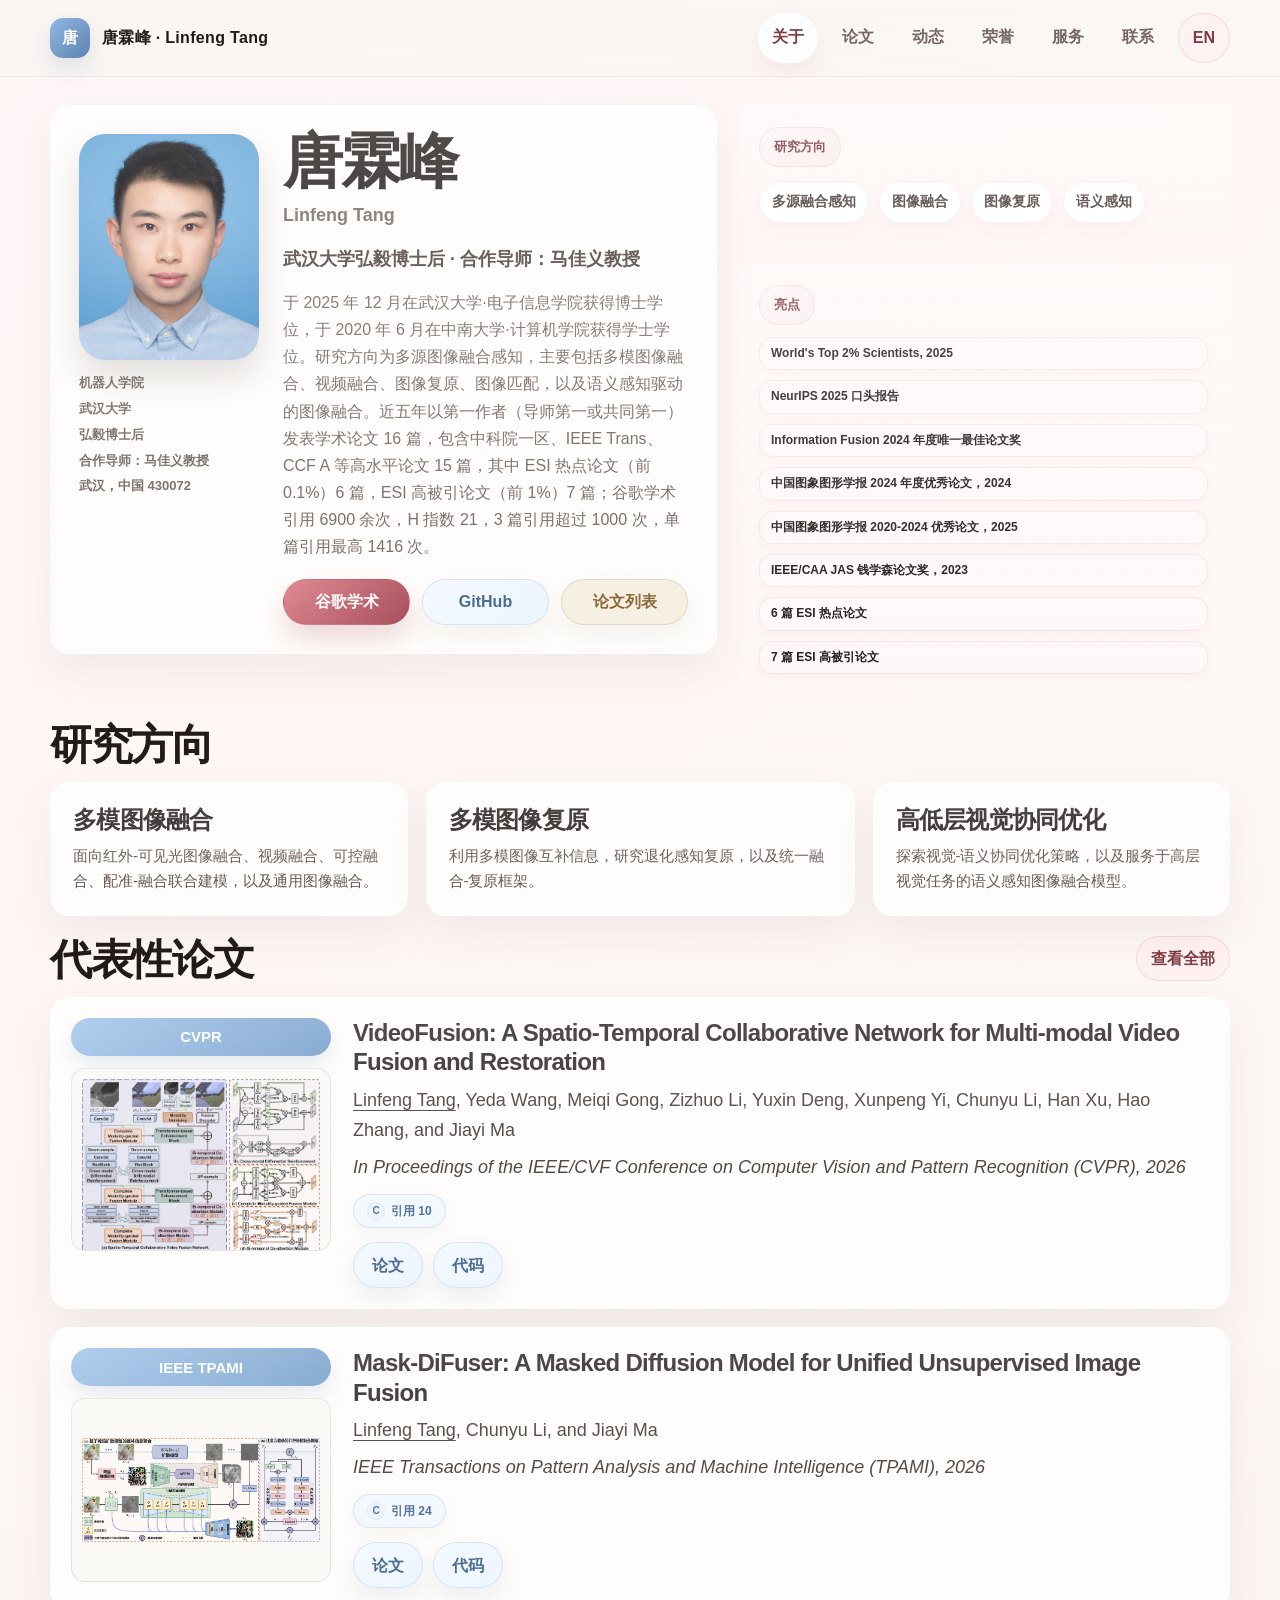
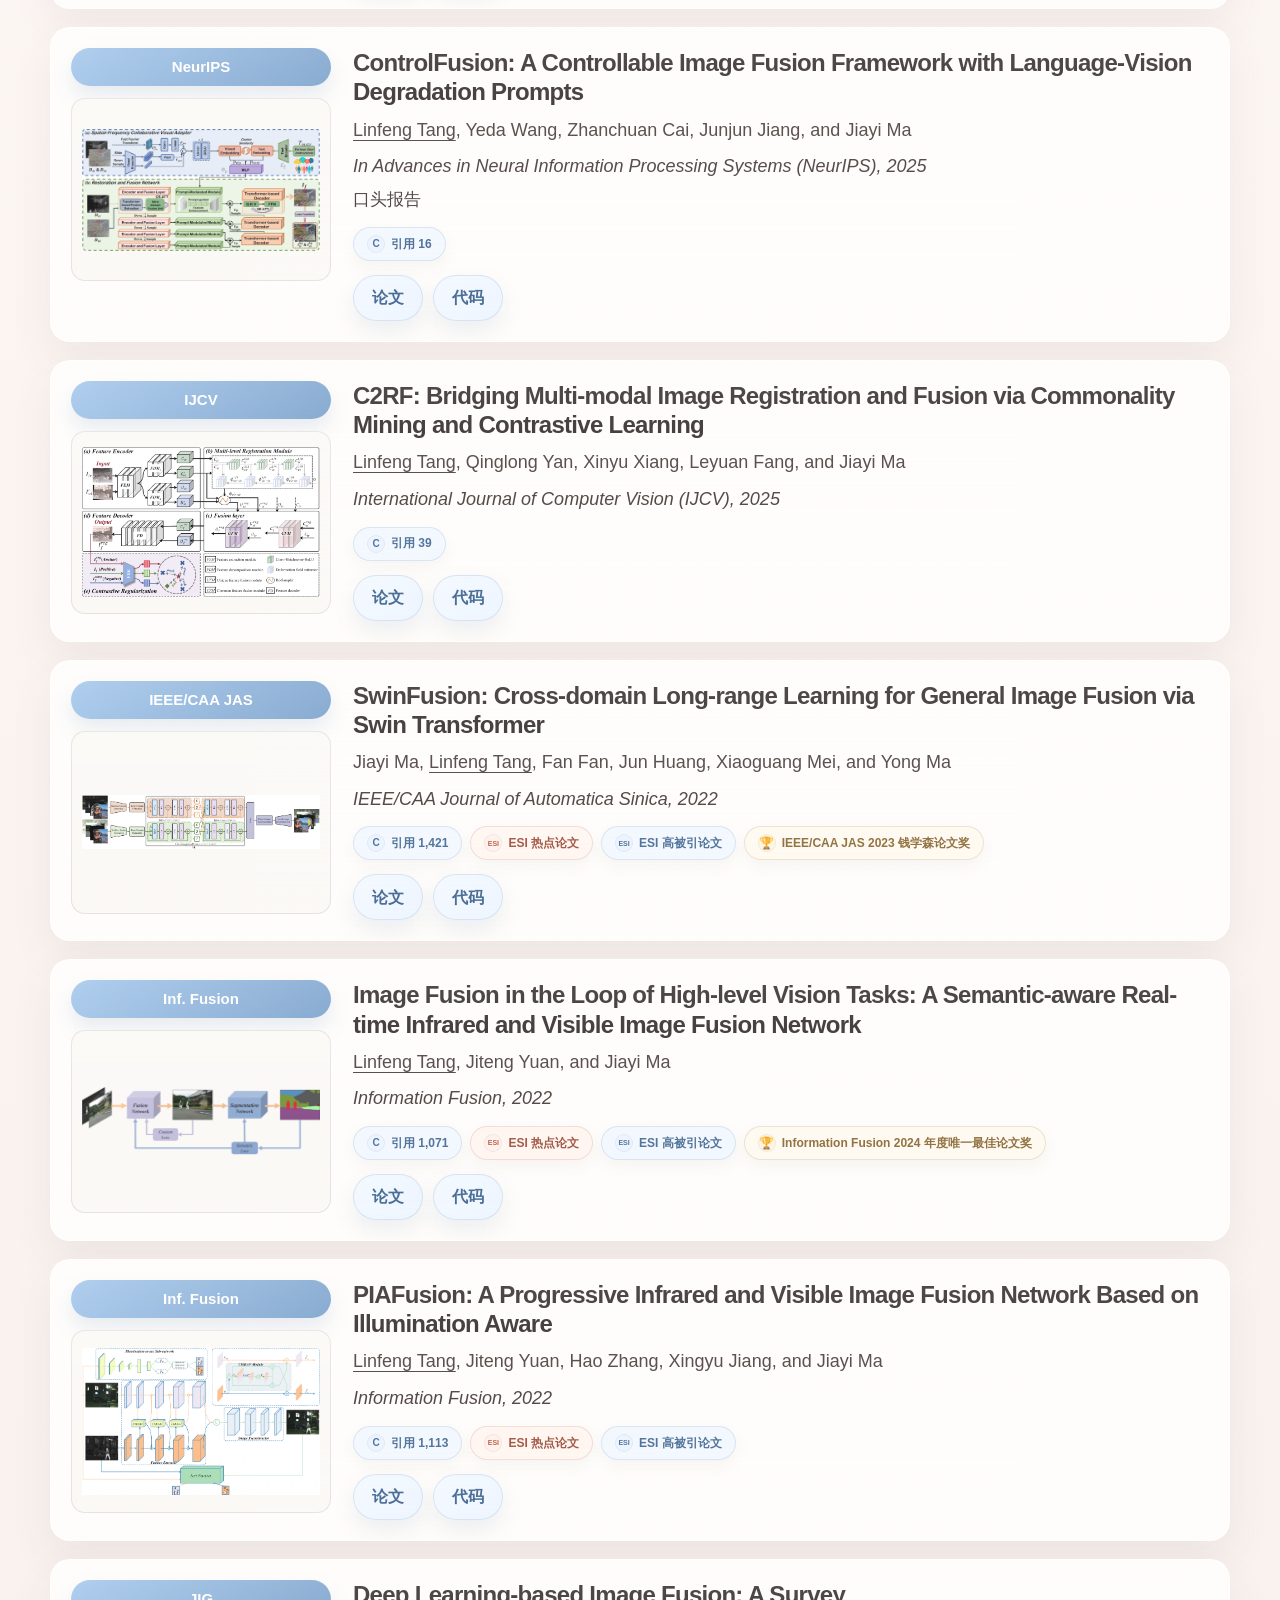
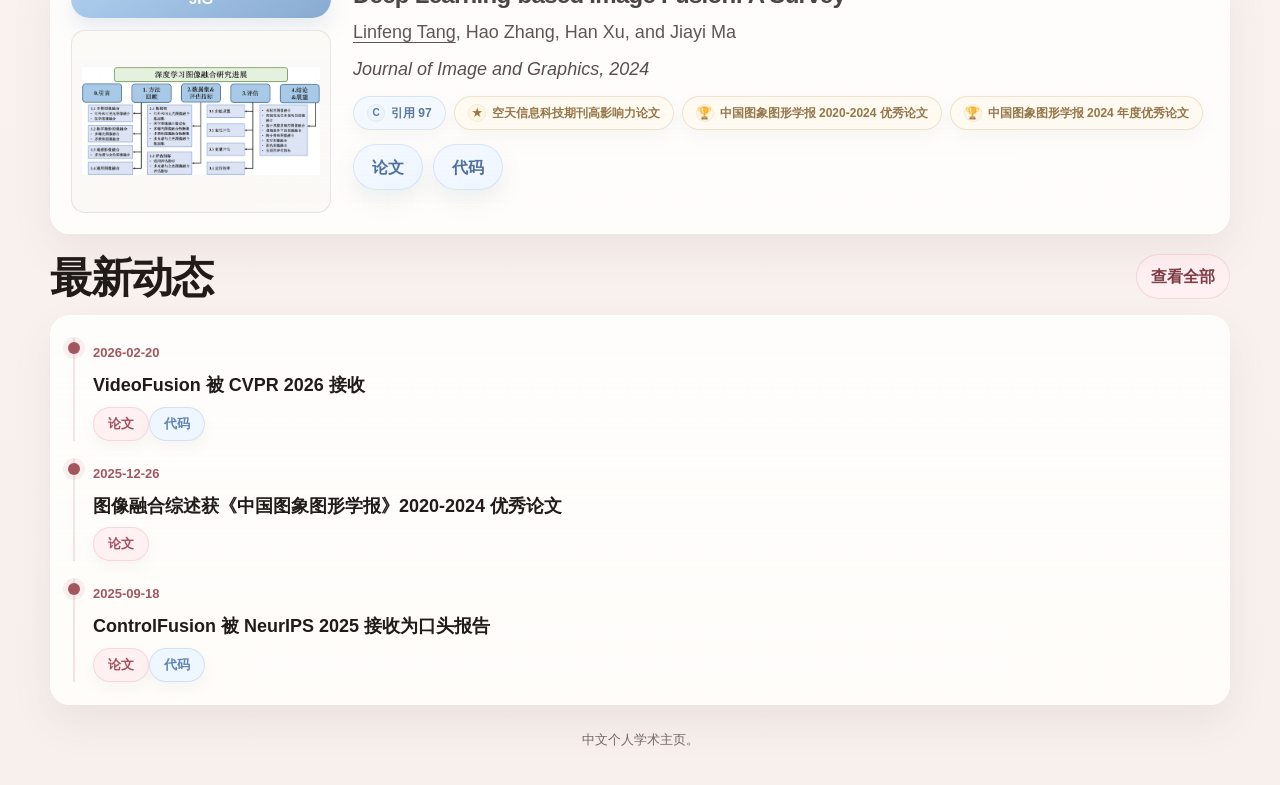
==== commit 5a33cd20: "Refine publication badges and homepage layout" ====
--- a/index.html
+++ b/index.html
@@ -36,17 +36,19 @@
           <div class="portrait-affiliation"><a href="https://robotics.whu.edu.cn/" target="_blank" rel="noreferrer">机器人学院</a><a href="https://www.whu.edu.cn/" target="_blank" rel="noreferrer">武汉大学</a><span>弘毅博士后</span><span>合作导师：马佳义教授</span><span>武汉，中国 430072</span></div>
         </div>
         <div>
-          <span class="eyebrow">个人学术主页</span>
           <h1>唐霖峰</h1>
           <div class="en-name">Linfeng Tang</div>
           <div class="subtitle">武汉大学弘毅博士后 · 合作导师：马佳义教授</div>
           <p class="summary">于 2025 年 12 月在武汉大学·电子信息学院获得博士学位，于 2020 年 6 月在中南大学·计算机学院获得学士学位。研究方向为多源图像融合感知，主要包括多模图像融合、视频融合、图像复原、图像匹配，以及语义感知驱动的图像融合。近五年以第一作者（导师第一或共同第一）发表学术论文 16 篇，包含中科院一区、IEEE Trans、CCF A 等高水平论文 15 篇，其中 ESI 热点论文（前 0.1%）6 篇，ESI 高被引论文（前 1%）7 篇；谷歌学术引用 6900 余次，H 指数 21，3 篇引用超过 1000 次，单篇引用最高 1416 次。</p>
-          <div class="chips"><span class="chip">多模图像融合</span><span class="chip">视频融合</span><span class="chip">图像复原</span><span class="chip">图像匹配</span><span class="chip">语义感知</span></div>
-          <div class="actions"><a class="btn" href="https://scholar.google.com/citations?user=PyRqpAsAAAAJ&hl=zh-CN" target="_blank" rel="noreferrer">谷歌学术</a><a class="btn-blue" href="https://github.com/Linfeng-Tang" target="_blank" rel="noreferrer">GitHub</a><a class="btn-gold" href="./publications.html">论文列表</a><a class="btn-neutral" href="./services.html">学术服务</a></div>
+          <div class="actions"><a class="btn" href="https://scholar.google.com/citations?user=PyRqpAsAAAAJ&hl=zh-CN" target="_blank" rel="noreferrer">谷歌学术</a><a class="btn-blue" href="https://github.com/Linfeng-Tang" target="_blank" rel="noreferrer">GitHub</a><a class="btn-gold" href="./publications.html">论文列表</a></div>
         </div>
       </article>
 
       <div class="side-stack">
+        <aside class="info-card keyword-card">
+          <span class="eyebrow">研究方向</span>
+          <div class="chips"><span class="chip">多源融合感知</span><span class="chip">图像融合</span><span class="chip">图像复原</span><span class="chip">语义感知</span></div>
+        </aside>
         <aside class="info-card">
           <span class="eyebrow">亮点</span>
           <div class="compact-badges"><span>World&#x27;s Top 2% Scientists, 2025</span><span>NeurIPS 2025 口头报告</span><span>Information Fusion 2024 年度唯一最佳论文奖</span><span>中国图象图形学报 2024 年度优秀论文，2024</span><span>中国图象图形学报 2020-2024 优秀论文，2025</span><span>IEEE/CAA JAS 钱学森论文奖，2023</span><span>6 篇 ESI 热点论文</span><span>7 篇 ESI 高被引论文</span></div>
@@ -63,7 +65,7 @@
         </article>
         <article class="card">
           <h3>多模图像复原</h3>
-          <p>面向红外-可见光图像，结合多模图像互补信息，研究退化感知复原、统一融合-复原框架，以及基于扩散模型的图像复原方法。</p>
+          <p>利用多模图像互补信息，研究退化感知复原，以及统一融合-复原框架。</p>
         </article>
         <article class="card">
           <h3>高低层视觉协同优化</h3>
@@ -144,7 +146,7 @@
             <h3><a href="./publications.html#swinfusion">SwinFusion: Cross-domain Long-range Learning for General Image Fusion via Swin Transformer</a></h3>
             <div class="pub-authors">Jiayi Ma, <span class="me">Linfeng Tang</span>, Fan Fan, Jun Huang, Xiaoguang Mei, and Yong Ma</div>
             <div class="pub-venue">IEEE/CAA Journal of Automatica Sinica, 2022</div>
-            <div class="pub-highlights"><span class="badge-citation">引用 1,421</span><span class="badge-hot">ESI 热点论文</span><span class="badge-cited">ESI 高被引论文</span><span class="badge-award">最佳论文奖</span></div>
+            <div class="pub-highlights"><span class="badge-citation">引用 1,421</span><span class="badge-hot">ESI 热点论文</span><span class="badge-cited">ESI 高被引论文</span><span class="badge-award">IEEE/CAA JAS 2023 钱学森论文奖</span></div>
             <div class="pub-actions"><a class="paper-btn" href="https://ieeexplore.ieee.org/document/9812535" target="_blank" rel="noreferrer">论文</a><a class="paper-btn" href="https://github.com/Linfeng-Tang/SwinFusion" target="_blank" rel="noreferrer">代码</a></div>
           </div>
         </article>
@@ -158,7 +160,7 @@
             <h3><a href="./publications.html#seafusion">Image Fusion in the Loop of High-level Vision Tasks: A Semantic-aware Real-time Infrared and Visible Image Fusion Network</a></h3>
             <div class="pub-authors"><span class="me">Linfeng Tang</span>, Jiteng Yuan, and Jiayi Ma</div>
             <div class="pub-venue">Information Fusion, 2022</div>
-            <div class="pub-highlights"><span class="badge-citation">引用 1,071</span><span class="badge-hot">ESI 热点论文</span><span class="badge-cited">ESI 高被引论文</span><span class="badge-award">最佳论文奖</span></div>
+            <div class="pub-highlights"><span class="badge-citation">引用 1,071</span><span class="badge-hot">ESI 热点论文</span><span class="badge-cited">ESI 高被引论文</span><span class="badge-award">Information Fusion 2024 年度唯一最佳论文奖</span></div>
             <div class="pub-actions"><a class="paper-btn" href="https://www.sciencedirect.com/science/article/pii/S1566253521002542" target="_blank" rel="noreferrer">论文</a><a class="paper-btn" href="https://github.com/Linfeng-Tang/SeAFusion" target="_blank" rel="noreferrer">代码</a></div>
           </div>
         </article>
@@ -186,7 +188,7 @@
             <h3><a href="./publications.html#survey">Deep Learning-based Image Fusion: A Survey</a></h3>
             <div class="pub-authors"><span class="me">Linfeng Tang</span>, Hao Zhang, Han Xu, and Jiayi Ma</div>
             <div class="pub-venue">Journal of Image and Graphics, 2024</div>
-            <div class="pub-highlights"><span class="badge-citation">引用 97</span><span class="badge-award">最佳论文奖</span><span class="badge-award">2020-2024 优秀论文</span><span class="badge-note">高影响力论文</span></div>
+            <div class="pub-highlights"><span class="badge-citation">引用 97</span><span class="badge-note">空天信息科技期刊高影响力论文</span><span class="badge-award">中国图象图形学报 2020-2024 优秀论文</span><span class="badge-award">中国图象图形学报 2024 年度优秀论文</span></div>
             <div class="pub-actions"><a class="paper-btn" href="https://txtx.publish.founderss.cn/zh/article/doi/10.11834/jig.220422" target="_blank" rel="noreferrer">论文</a><a class="paper-btn" href="https://github.com/Linfeng-Tang/Image-Fusion" target="_blank" rel="noreferrer">代码</a></div>
           </div>
         </article>
--- a/styles.css
+++ b/styles.css
@@ -244,6 +244,11 @@
   gap: 24px;
 }
 
+html[lang="en"] .hero-main {
+  grid-template-columns: 168px minmax(0, 1fr);
+  gap: 22px;
+}
+
 .portrait {
   width: 180px;
   height: 226px;
@@ -252,6 +257,11 @@
   box-shadow: 0 16px 32px rgba(45, 30, 26, 0.16);
 }
 
+html[lang="en"] .portrait {
+  width: 168px;
+  height: 211px;
+}
+
 .portrait-affiliation {
   display: grid;
   gap: 7px;
@@ -290,6 +300,12 @@
   color: #564945;
 }
 
+html[lang="en"] .summary {
+  text-align: justify;
+  text-justify: inter-word;
+  hyphens: auto;
+}
+
 .chips,
 .actions,
 .stats {
@@ -304,7 +320,7 @@
 
 .hero-main .actions {
   display: grid;
-  grid-template-columns: repeat(4, minmax(0, 1fr));
+  grid-template-columns: repeat(3, minmax(0, 1fr));
   gap: 12px;
 }
 
@@ -313,10 +329,6 @@
   min-width: 0;
   padding-inline: 12px;
   white-space: nowrap;
-}
-
-html[lang="en"] .hero-main .actions {
-  grid-template-columns: repeat(2, minmax(0, 1fr));
 }
 
 .chip {
@@ -354,11 +366,17 @@
   box-shadow: 0 14px 26px rgba(166, 77, 89, 0.2);
 }
 
-.btn-ghost,
-.paper-btn {
+.btn-ghost {
   color: var(--accent-deep);
   background: rgba(255, 255, 255, 0.94);
   border: 1.5px solid rgba(217, 107, 120, 0.14);
+}
+
+.paper-btn {
+  color: var(--blue-deeper);
+  background: linear-gradient(135deg, #f4f9ff, #edf5ff);
+  border: 1.5px solid var(--blue-line);
+  box-shadow: 0 10px 22px rgba(85, 119, 155, 0.11);
 }
 
 .btn-blue {
@@ -388,12 +406,18 @@
   transform: translateY(-2px);
 }
 
-.btn-ghost:hover,
-.paper-btn:hover {
+.btn-ghost:hover {
   color: var(--accent-deep);
   border-color: rgba(217, 107, 120, 0.24);
   background: linear-gradient(135deg, #fff7f8, #fff0f2);
   box-shadow: 0 12px 24px rgba(166, 77, 89, 0.11);
+}
+
+.paper-btn:hover {
+  color: #fffdfa;
+  background: linear-gradient(135deg, #92bae5, var(--blue-deep));
+  border-color: transparent;
+  box-shadow: 0 12px 24px rgba(85, 119, 155, 0.16);
 }
 
 .btn-blue:hover {
@@ -424,6 +448,14 @@
 
 .info-card {
   padding: 22px;
+}
+
+.keyword-card .chips {
+  margin-top: 14px;
+}
+
+.keyword-card .chip {
+  background: rgba(255, 255, 255, 0.92);
 }
 
 .info-card p {
@@ -483,6 +515,10 @@
   gap: 18px;
 }
 
+.focus-grid {
+  grid-template-columns: 1fr 1.2fr 1fr;
+}
+
 .card,
 .list-card,
 .timeline-card,
@@ -494,6 +530,11 @@
 .list-card p {
   margin: 10px 0 0;
   color: #5c504c;
+}
+
+.focus-grid .card p {
+  font-size: 15px;
+  line-height: 1.62;
 }
 
 .publication-list {
@@ -589,14 +630,18 @@
   display: inline-flex;
   align-items: center;
   gap: 6px;
-  padding: 7px 12px;
+  min-height: 34px;
+  max-width: min(100%, 360px);
+  padding: 7px 13px;
   border-radius: 999px;
-  background: linear-gradient(135deg, #fff7f8, #fff0f2);
-  color: var(--rednote-deep);
+  background: rgba(255, 255, 255, 0.88);
+  color: #5f5651;
   font-size: 12px;
   font-weight: 800;
-  border: 1px solid var(--rednote-line);
-  box-shadow: 0 6px 16px rgba(166, 77, 89, 0.055);
+  line-height: 1.35;
+  white-space: normal;
+  border: 1px solid rgba(33, 27, 25, 0.08);
+  box-shadow: 0 6px 16px rgba(98, 82, 77, 0.055);
 }
 
 .pub-highlights .badge-citation::before,
@@ -609,32 +654,73 @@
   justify-content: center;
   width: 18px;
   height: 18px;
+  flex: 0 0 18px;
   border-radius: 999px;
-  background: rgba(217, 107, 120, 0.1);
-  color: var(--rednote-deep);
-  font-size: 11px;
+  font-size: 10px;
+  font-weight: 900;
   line-height: 1;
-  box-shadow: inset 0 0 0 1px rgba(217, 107, 120, 0.08);
+  box-shadow: inset 0 0 0 1px rgba(33, 27, 25, 0.06);
 }
 
 .pub-highlights .badge-citation::before {
-  content: "❤";
+  content: "C";
+  color: var(--blue-deeper);
+  background: #eaf4ff;
 }
 
 .pub-highlights .badge-hot::before {
-  content: "✿";
+  content: "ESI";
+  color: #b85a42;
+  background: #fff0ea;
+  font-size: 7px;
+  letter-spacing: 0;
 }
 
 .pub-highlights .badge-cited::before {
-  content: "✦";
+  content: "ESI";
+  color: var(--blue-deeper);
+  background: #eaf4ff;
+  font-size: 7px;
+  letter-spacing: 0;
 }
 
 .pub-highlights .badge-award::before {
+  content: "🏆";
+  color: #8a6835;
+  background: #fff6df;
+  font-size: 12px;
+}
+
+.pub-highlights .badge-note::before {
   content: "★";
-}
-
-.pub-highlights .badge-note::before {
-  content: "✧";
+  color: #8a6835;
+  background: #fff6df;
+  font-size: 10px;
+}
+
+.pub-highlights .badge-citation {
+  color: var(--blue-deeper);
+  background: #f2f8ff;
+  border-color: var(--blue-line);
+}
+
+.pub-highlights .badge-hot {
+  color: #9d4f3b;
+  background: #fff6f1;
+  border-color: rgba(184, 90, 66, 0.18);
+}
+
+.pub-highlights .badge-cited {
+  color: var(--blue-deeper);
+  background: #f2f8ff;
+  border-color: var(--blue-line);
+}
+
+.pub-highlights .badge-award,
+.pub-highlights .badge-note {
+  color: var(--gold-deep);
+  background: #fffaf0;
+  border-color: var(--gold-line);
 }
 
 .timeline-list {
@@ -1121,12 +1207,6 @@
   display: none;
 }
 
-.pub-highlights .badge-citation::before { content: "C"; }
-.pub-highlights .badge-hot::before { content: "H"; }
-.pub-highlights .badge-cited::before { content: "T"; }
-.pub-highlights .badge-award::before { content: "A"; }
-.pub-highlights .badge-note::before { content: "N"; }
-
 @media (max-width: 1100px) {
   .hero-home,
   .focus-grid,
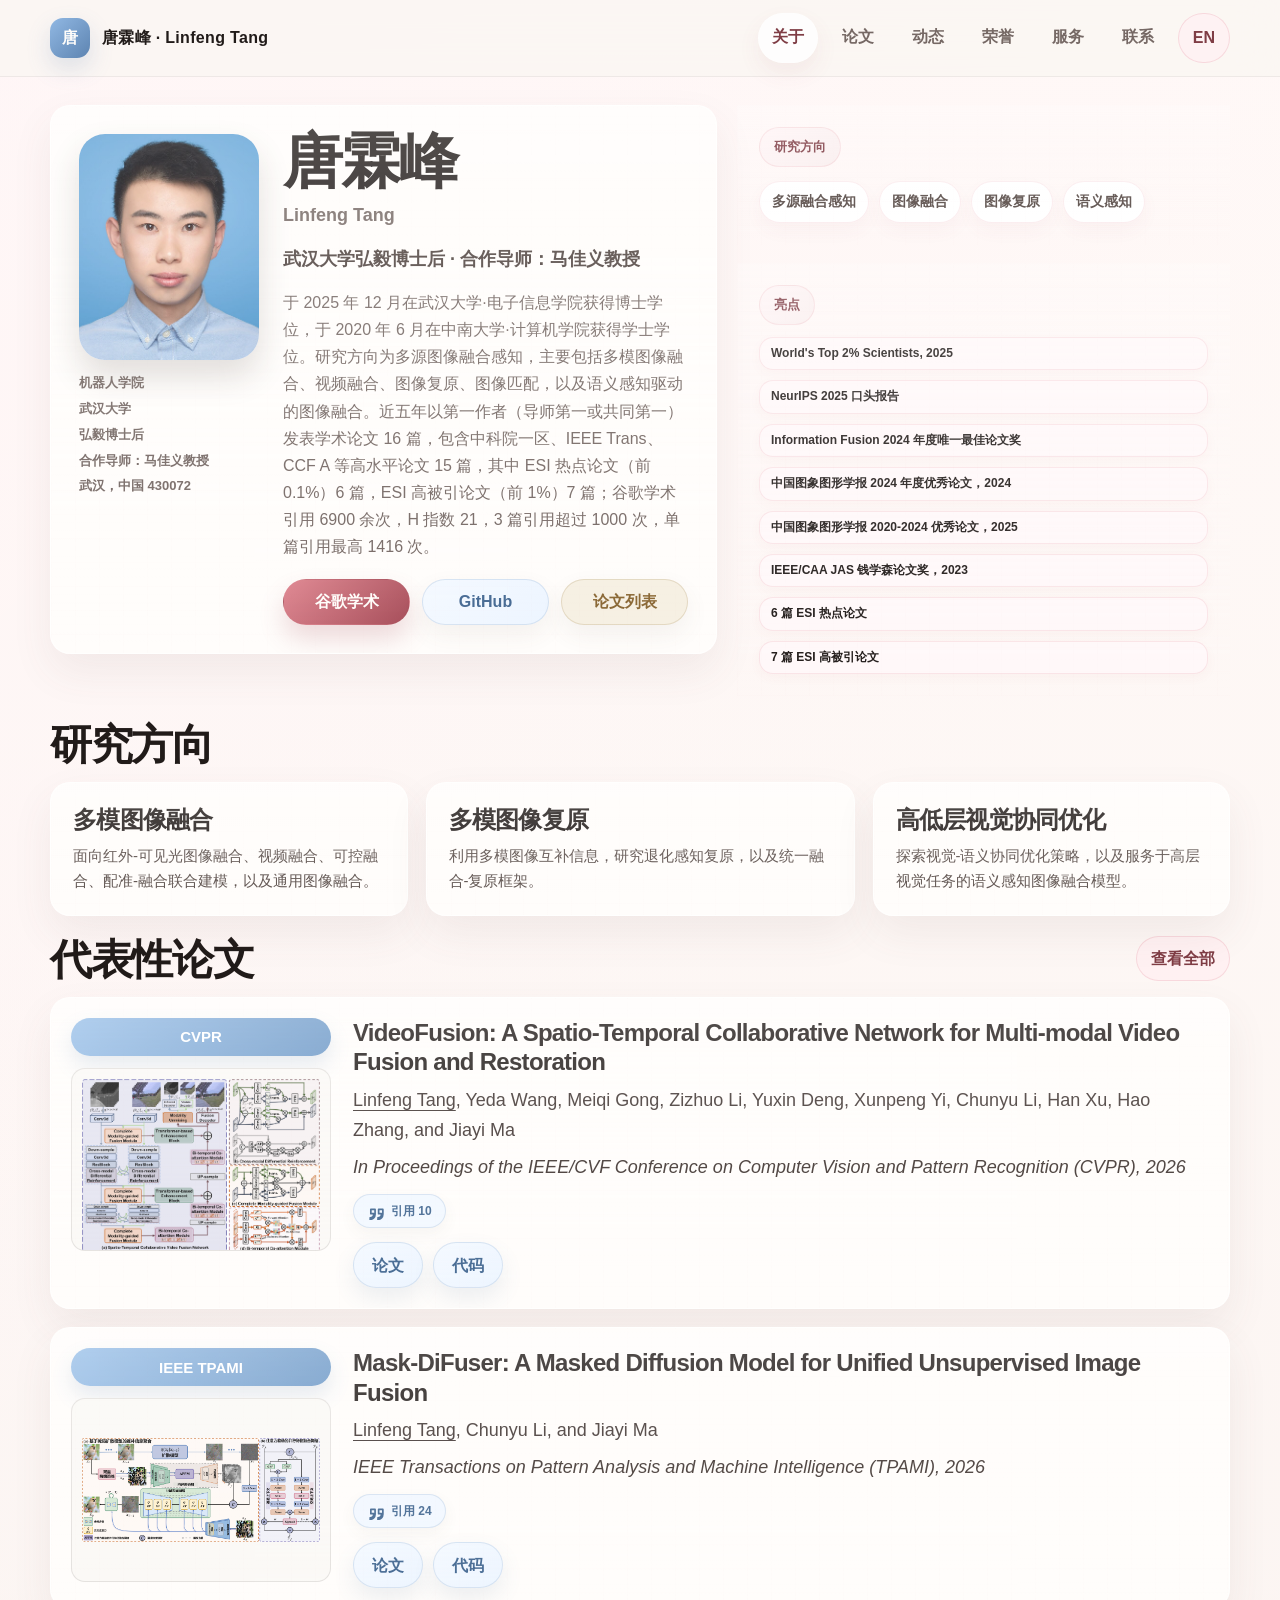
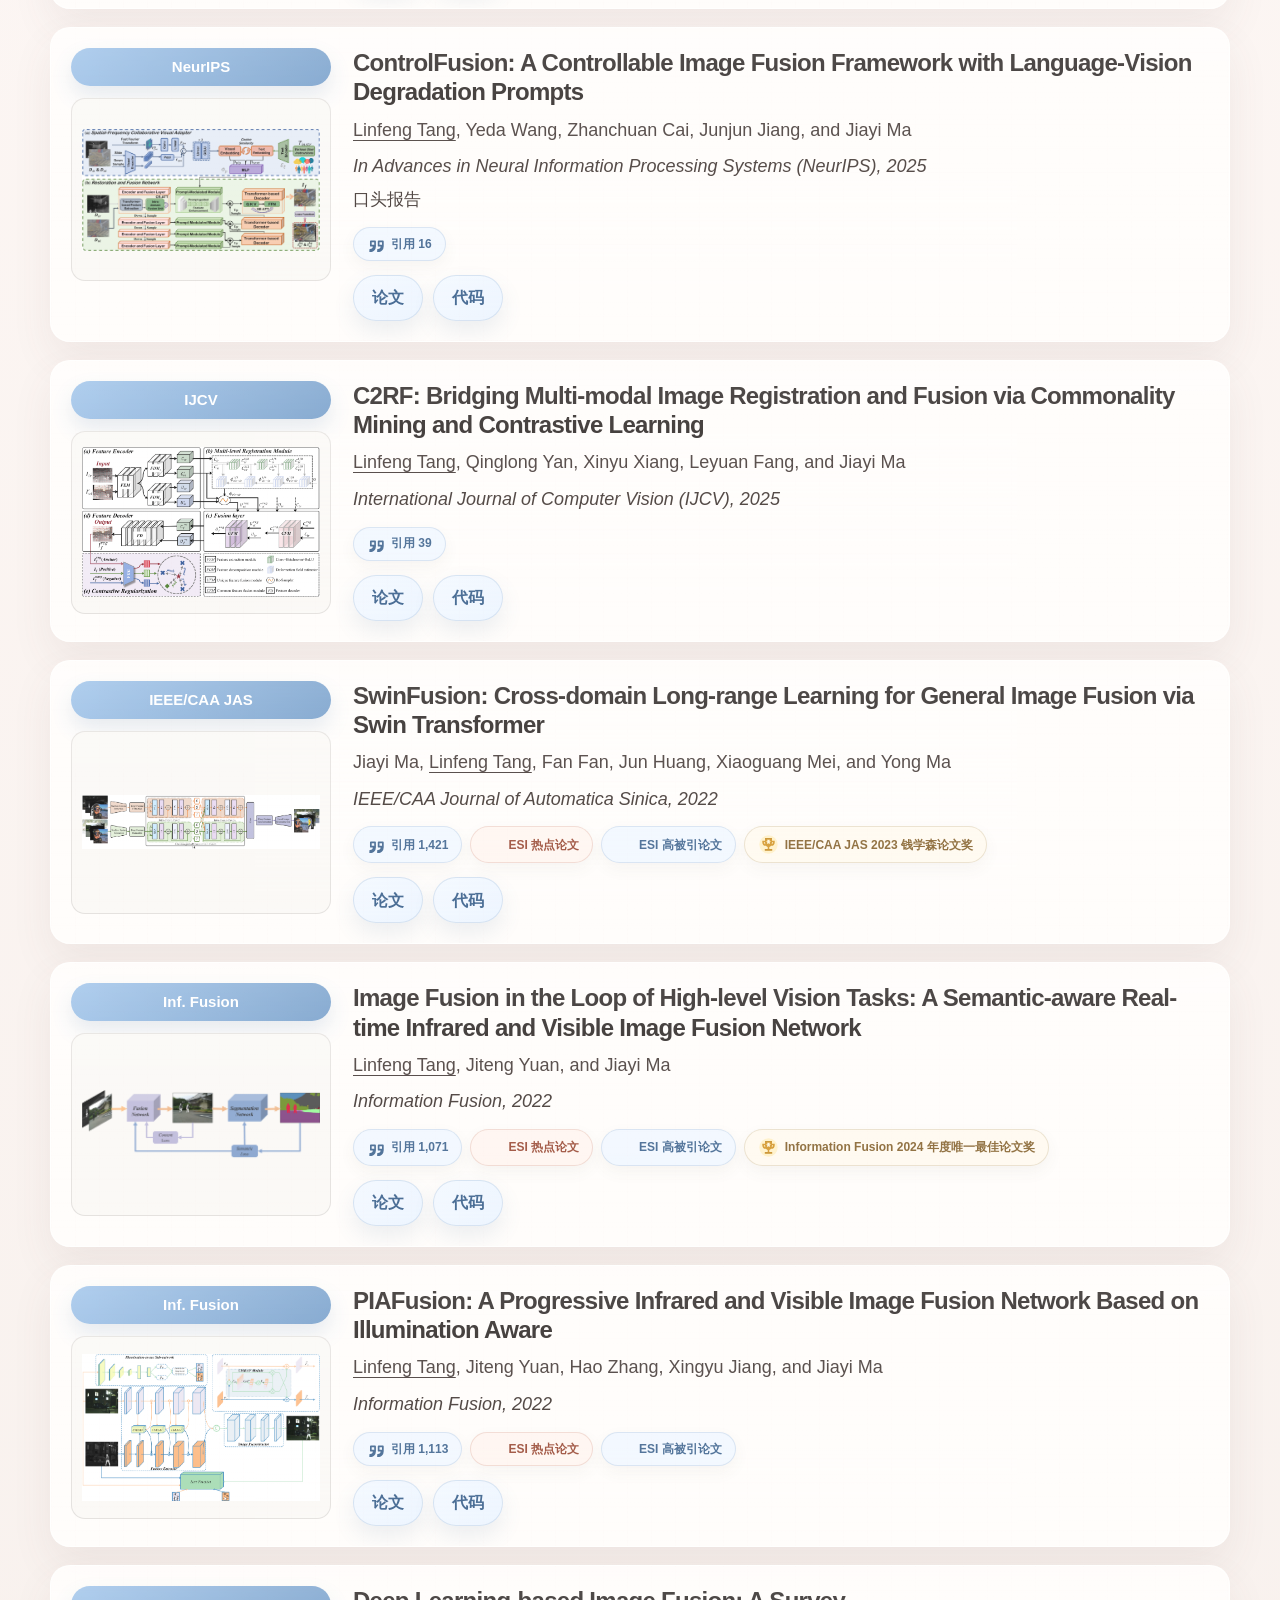
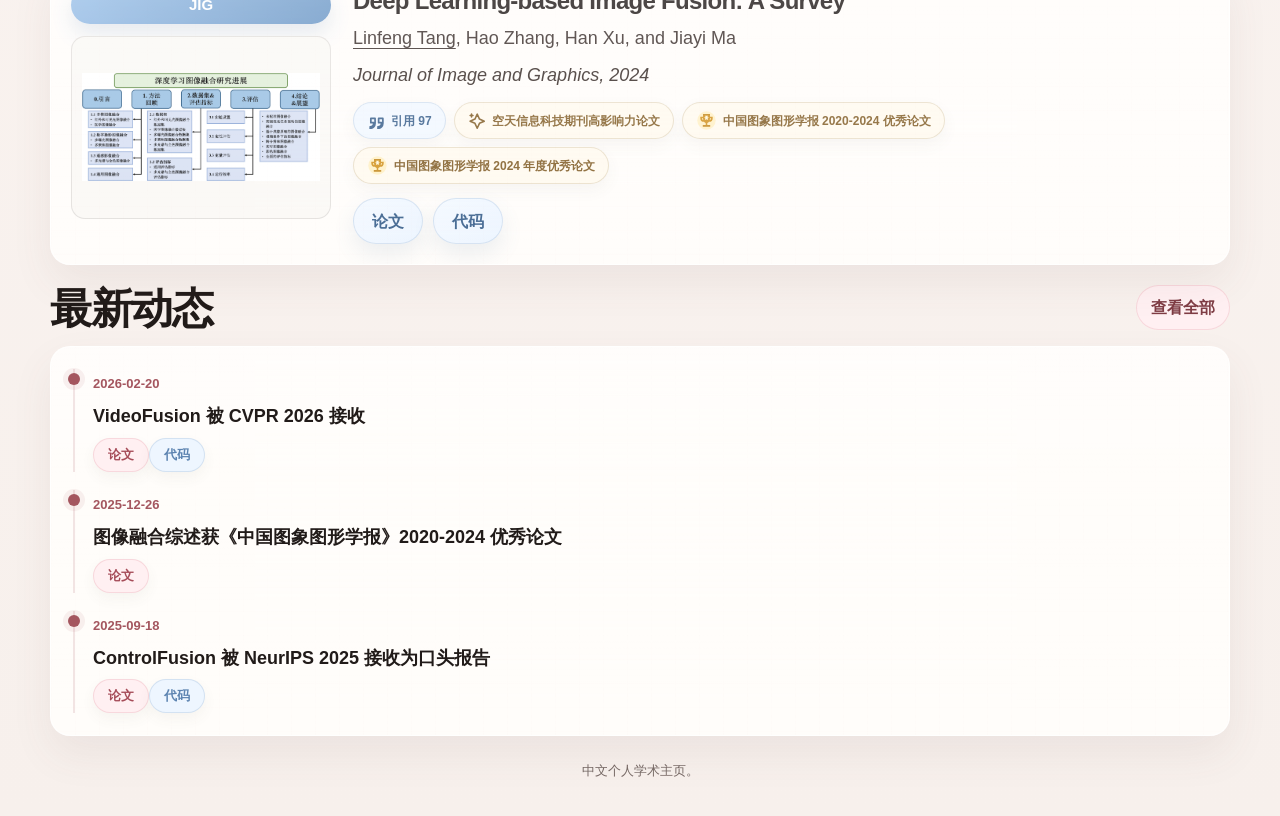
==== commit a076e0a7: "Refine award badge icon" ====
--- a/index.html
+++ b/index.html
@@ -7,7 +7,7 @@
   <meta name="description" content="唐霖峰个人学术主页。">
   <link rel="alternate" hreflang="zh-CN" href="./index.html">
   <link rel="alternate" hreflang="en" href="./en/index.html">
-  <link rel="stylesheet" href="./styles.css">
+  <link rel="stylesheet" href="./styles.css?v=20260426-award-icon">
 </head>
 <body>
   <header class="topbar">
--- a/styles.css
+++ b/styles.css
@@ -649,53 +649,37 @@
 .pub-highlights .badge-cited::before,
 .pub-highlights .badge-award::before,
 .pub-highlights .badge-note::before {
-  display: inline-flex;
-  align-items: center;
-  justify-content: center;
+  content: "";
   width: 18px;
   height: 18px;
   flex: 0 0 18px;
-  border-radius: 999px;
-  font-size: 10px;
-  font-weight: 900;
-  line-height: 1;
-  box-shadow: inset 0 0 0 1px rgba(33, 27, 25, 0.06);
+  background-position: center;
+  background-repeat: no-repeat;
+  background-size: 17px 17px;
 }
 
 .pub-highlights .badge-citation::before {
-  content: "C";
-  color: var(--blue-deeper);
-  background: #eaf4ff;
+  background-image: url("data:image/svg+xml,%3Csvg xmlns='http://www.w3.org/2000/svg' width='18' height='18' viewBox='0 0 24 24' fill='none' stroke='%23466a93' stroke-width='2.4' stroke-linecap='round' stroke-linejoin='round'%3E%3Cpath d='M3 21c3 0 5-2 5-5v-1H4V9h6v7c0 4-3 7-7 7'/%3E%3Cpath d='M14 21c3 0 5-2 5-5v-1h-4V9h6v7c0 4-3 7-7 7'/%3E%3C/svg%3E");
 }
 
 .pub-highlights .badge-hot::before {
-  content: "ESI";
-  color: #b85a42;
-  background: #fff0ea;
-  font-size: 7px;
-  letter-spacing: 0;
+  background-image: url("https://webofscience.zendesk.com/hc/article_attachments/20135127241873");
 }
 
 .pub-highlights .badge-cited::before {
-  content: "ESI";
-  color: var(--blue-deeper);
-  background: #eaf4ff;
-  font-size: 7px;
-  letter-spacing: 0;
+  background-image: url("https://webofscience.zendesk.com/hc/article_attachments/20135124514577");
 }
 
 .pub-highlights .badge-award::before {
-  content: "🏆";
-  color: #8a6835;
-  background: #fff6df;
-  font-size: 12px;
+  width: 21px;
+  height: 21px;
+  flex-basis: 21px;
+  background-size: 21px 21px;
+  background-image: url("data:image/svg+xml,%3Csvg xmlns='http://www.w3.org/2000/svg' width='21' height='21' viewBox='0 0 24 24'%3E%3Ccircle cx='12' cy='12' r='10.5' fill='%23fff1c9'/%3E%3Cpath fill='%23d59a2f' d='M8 4.5h8v3.1h3.1v1.7a4.2 4.2 0 0 1-4.2 4.2 4.8 4.8 0 0 1-2 1.4v2.2h3.3v2H7.8v-2h3.3v-2.2a4.8 4.8 0 0 1-2-1.4 4.2 4.2 0 0 1-4.2-4.2V7.6H8V4.5Zm0 4.8H6.7a2.3 2.3 0 0 0 1.7 2.2A7.1 7.1 0 0 1 8 9.3Zm8 0c0 .8-.1 1.5-.4 2.2a2.3 2.3 0 0 0 1.7-2.2H16Z'/%3E%3Cpath fill='%23fff8df' d='M10.3 6.5h3.4l-.8 1.7 1.8.2-1.4 1.2.4 1.8-1.7-.9-1.7.9.4-1.8-1.4-1.2 1.8-.2-.8-1.7Z'/%3E%3Cpath fill='%23976f27' opacity='.2' d='M8 4.5h8v1.4H8zM7.8 17.1h8.4v2H7.8z'/%3E%3C/svg%3E");
 }
 
 .pub-highlights .badge-note::before {
-  content: "★";
-  color: #8a6835;
-  background: #fff6df;
-  font-size: 10px;
+  background-image: url("data:image/svg+xml,%3Csvg xmlns='http://www.w3.org/2000/svg' width='18' height='18' viewBox='0 0 24 24' fill='none' stroke='%238a6835' stroke-width='2.2' stroke-linecap='round' stroke-linejoin='round'%3E%3Cpath d='M13 3 9.8 10 3 13l6.8 3L13 23l3.2-7L23 13l-6.8-3L13 3Z'/%3E%3Cpath d='M5 3v4'/%3E%3Cpath d='M3 5h4'/%3E%3C/svg%3E");
 }
 
 .pub-highlights .badge-citation {
